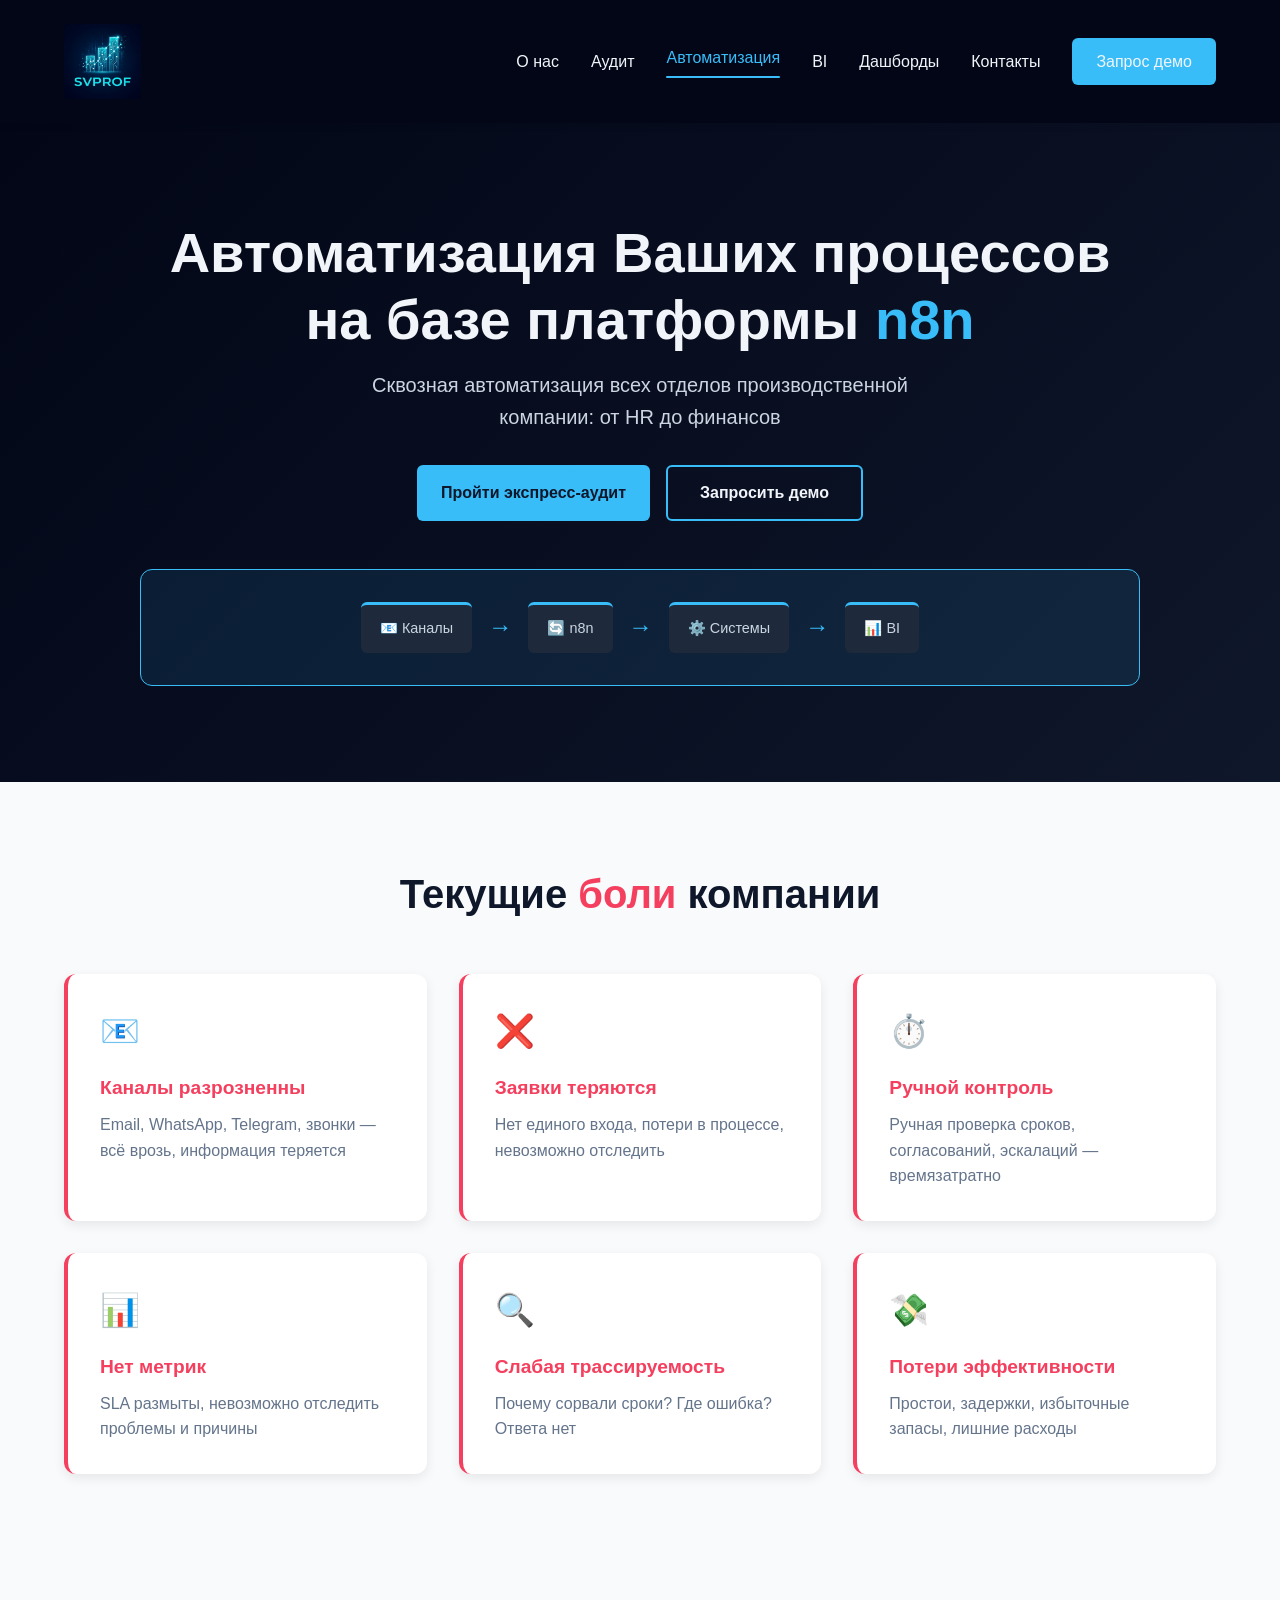
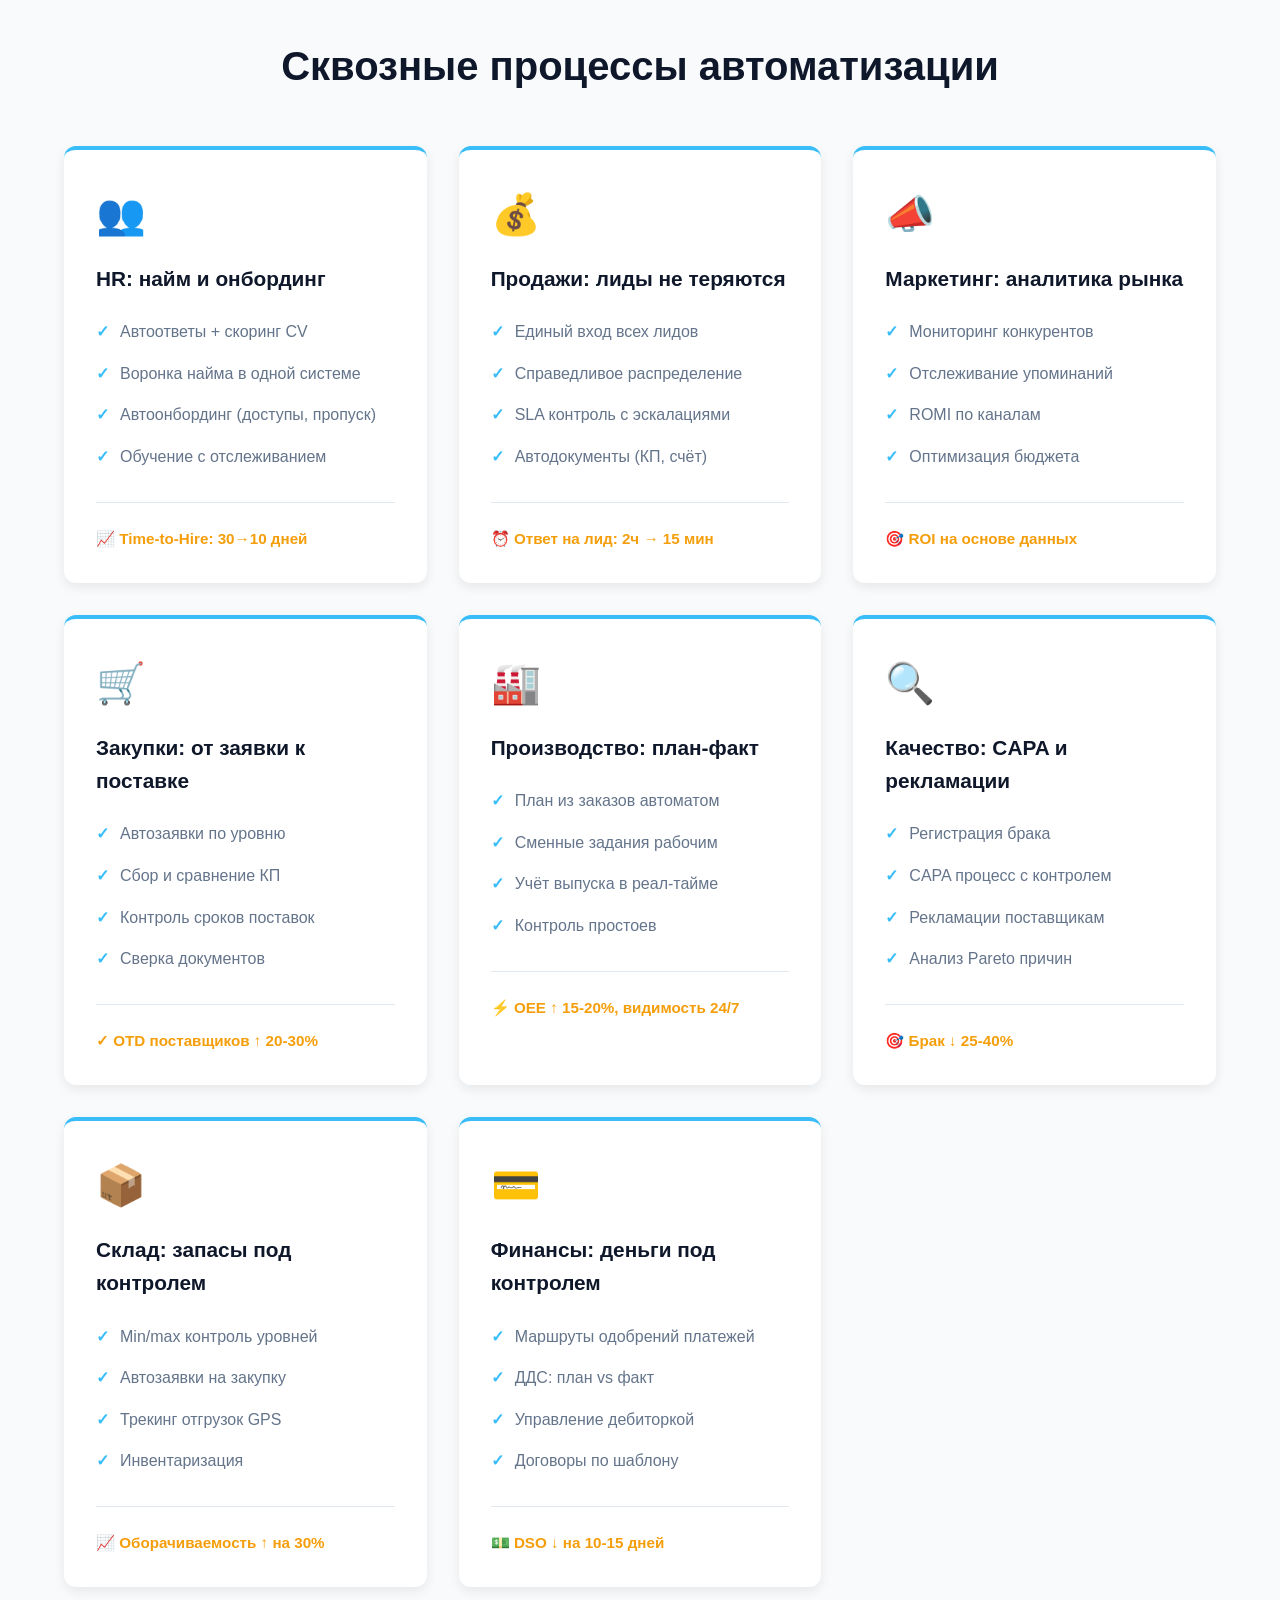
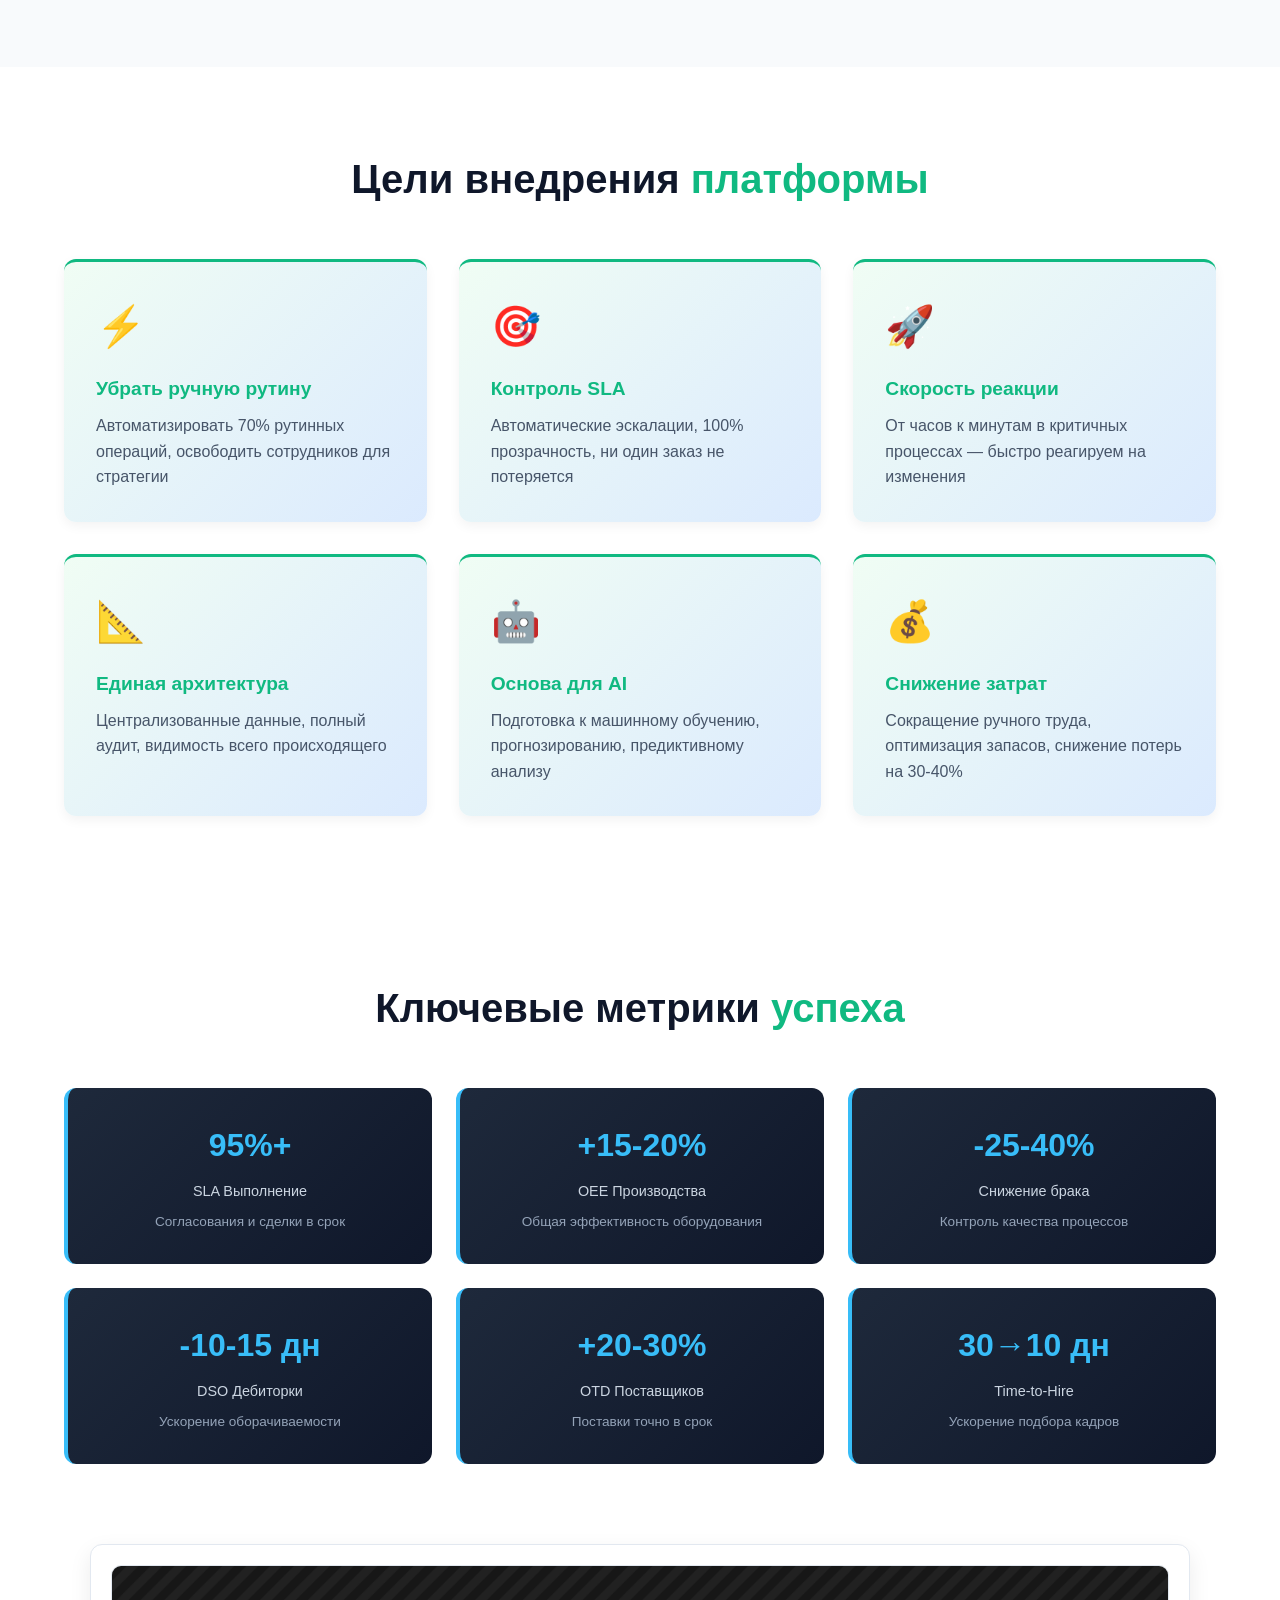
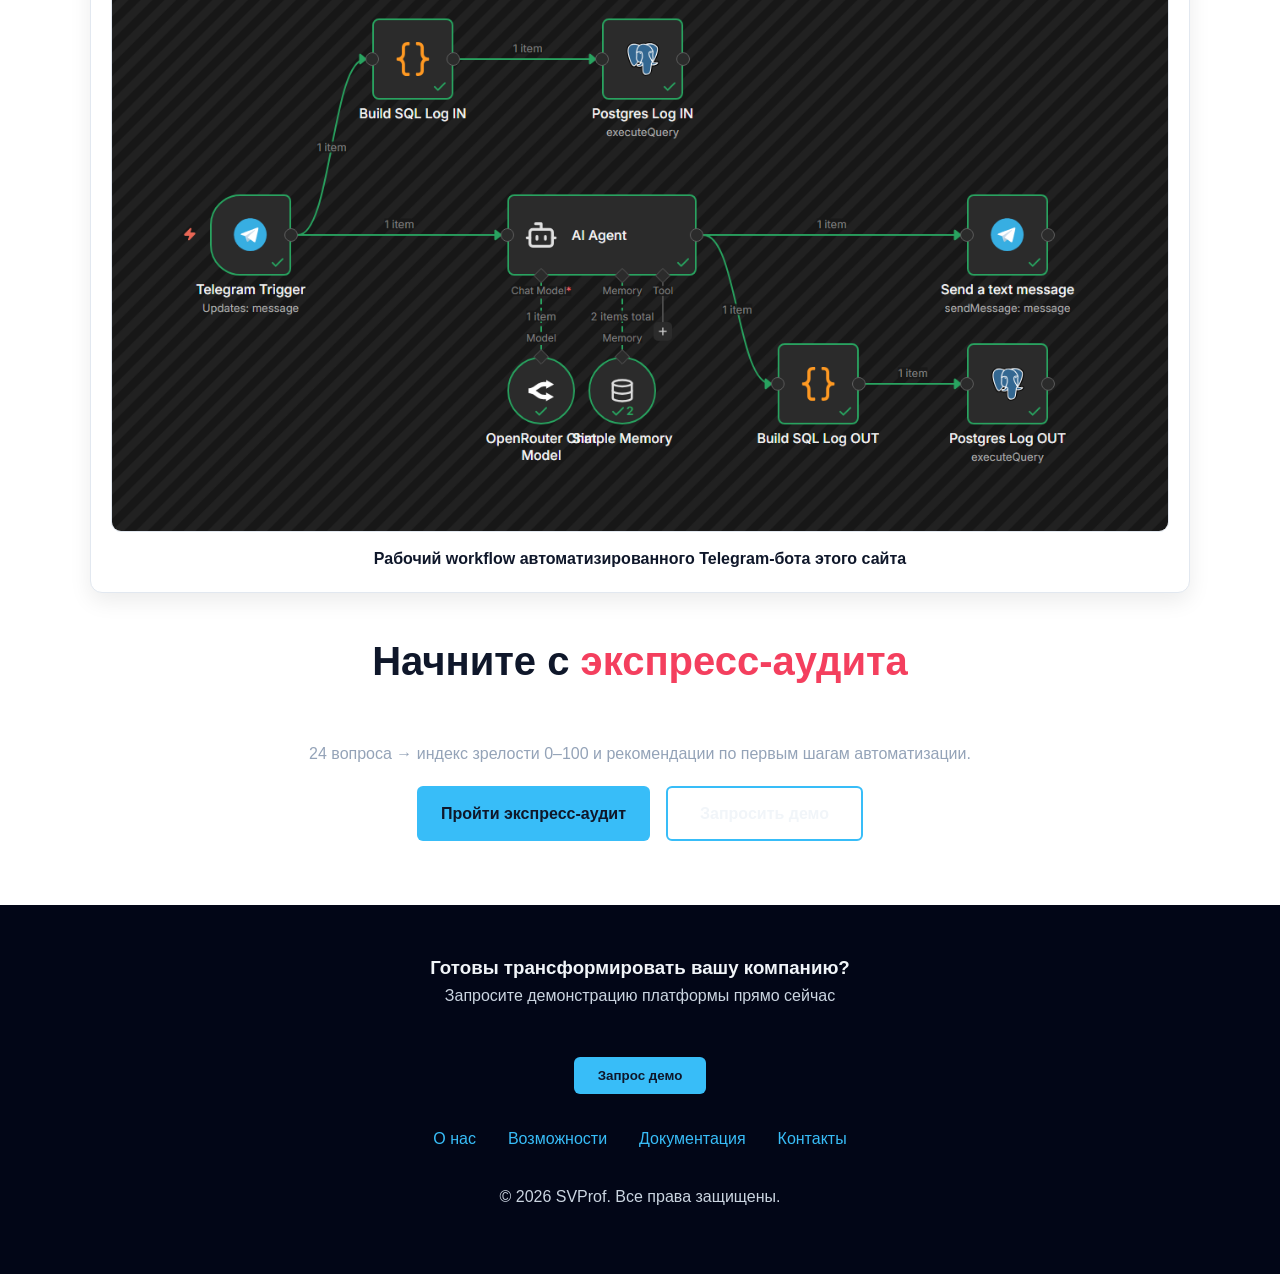
==== automation/index.html @ 757c2226 "Add files via upload" ====
<!DOCTYPE html>
<html lang="ru">
<head>
    <meta charset="UTF-8">
    <meta name="viewport" content="width=device-width, initial-scale=1.0">
    <title>SVProf — Автоматизация</title>
    <style>
        * {
            margin: 0;
            padding: 0;
            box-sizing: border-box;
        }

        body {
            font-family: -apple-system, BlinkMacSystemFont, 'Segoe UI', Roboto, 'Helvetica Neue', sans-serif;
            line-height: 1.6;
            color: #0f172a;
            background-color: #ffffff;
        }

        /* Navigation */
        nav {
            display: flex;
            justify-content: space-between;
            align-items: center;
            padding: 1.5rem 5%;
            background-color: #020617;
            position: sticky;
            top: 0;
            z-index: 100;
            box-shadow: 0 2px 8px rgba(0, 0, 0, 0.1);
        }

        .logo {
            font-size: 1.5rem;
            font-weight: 700;
            color: #38bdf8;
            text-decoration: none;
        }

        .nav-links {
            display: flex;
            gap: 2rem;
            list-style: none;
        }

        .nav-links a {
            color: #f1f5f9;
            text-decoration: none;
            font-weight: 500;
            transition: color 0.3s;
        }

        .nav-links a:hover {
            color: #38bdf8;
        }

        .btn-primary {
            background-color: #38bdf8;
            color: #0f172a;
            padding: 0.7rem 1.5rem;
            border: none;
            border-radius: 6px;
            font-weight: 600;
            cursor: pointer;
            transition: background-color 0.3s;
        }

        .btn-primary:hover {
            background-color: #0284c7;
        }

        /* Hero Section */
        .hero {
            background: linear-gradient(135deg, #020617 0%, #0f172a 100%);
            color: #f1f5f9;
            padding: 6rem 5%;
            text-align: center;
        }

        .hero h1 {
            font-size: 3.5rem;
            margin-bottom: 1rem;
            line-height: 1.2;
        }

        .hero .highlight {
            color: #38bdf8;
        }

        .hero p {
            font-size: 1.25rem;
            color: #cbd5e1;
            margin-bottom: 2rem;
            max-width: 600px;
            margin-left: auto;
            margin-right: auto;
        }

        .hero-buttons {
            display: flex;
            gap: 1rem;
            justify-content: center;
            margin-bottom: 3rem;
        }

        .btn-secondary {
            background-color: transparent;
            color: #f1f5f9;
            padding: 0.8rem 2rem;
            border: 2px solid #38bdf8;
            border-radius: 6px;
            font-weight: 600;
            cursor: pointer;
            transition: all 0.3s;
        }

        .btn-secondary:hover {
            background-color: #38bdf8;
            color: #0f172a;
        }

        .hero-flow {
            max-width: 1000px;
            margin: 0 auto;
            padding: 2rem;
            background-color: rgba(56, 189, 248, 0.1);
            border-radius: 12px;
            border: 1px solid #38bdf8;
        }

        .flow-steps {
            display: flex;
            align-items: center;
            justify-content: center;
            gap: 1rem;
            flex-wrap: wrap;
        }

        .flow-step {
            background-color: #1e293b;
            padding: 0.8rem 1.2rem;
            border-radius: 6px;
            font-size: 0.9rem;
            color: #cbd5e1;
            border-top: 3px solid #38bdf8;
        }

        .flow-arrow {
            color: #38bdf8;
            font-size: 1.5rem;
        }

        /* Problems Section */
        .problems {
            padding: 5rem 5%;
            background-color: #f8fafc;
        }

        .section-title {
            font-size: 2.5rem;
            text-align: center;
            margin-bottom: 3rem;
            color: #0f172a;
        }

        .section-title .accent {
            color: #f43f5e;
        }

        .problems-grid {
            display: grid;
            grid-template-columns: repeat(auto-fit, minmax(300px, 1fr));
            gap: 2rem;
            max-width: 1200px;
            margin: 0 auto;
        }

        .problem-card {
            background-color: #ffffff;
            padding: 2rem;
            border-radius: 12px;
            border-left: 4px solid #f43f5e;
            box-shadow: 0 4px 12px rgba(0, 0, 0, 0.08);
            transition: transform 0.3s, box-shadow 0.3s;
        }

        .problem-card:hover {
            transform: translateY(-4px);
            box-shadow: 0 8px 20px rgba(0, 0, 0, 0.12);
        }

        .problem-card .icon {
            font-size: 2rem;
            margin-bottom: 1rem;
        }

        .problem-card h3 {
            color: #f43f5e;
            margin-bottom: 0.5rem;
            font-size: 1.2rem;
        }

        .problem-card p {
            color: #64748b;
        }

        /* Benefits Section */
        .benefits {
            padding: 5rem 5%;
            background-color: #ffffff;
        }

        .section-title .accent-green {
            color: #10b981;
        }

        .benefits-grid {
            display: grid;
            grid-template-columns: repeat(auto-fit, minmax(280px, 1fr));
            gap: 2rem;
            max-width: 1200px;
            margin: 0 auto;
        }

        .benefit-card {
            background: linear-gradient(135deg, #f0fdf4 0%, #dbeafe 100%);
            padding: 2rem;
            border-radius: 12px;
            border-top: 3px solid #10b981;
            box-shadow: 0 4px 12px rgba(0, 0, 0, 0.05);
        }

        .benefit-card .icon {
            font-size: 2.5rem;
            margin-bottom: 1rem;
        }

        .benefit-card h3 {
            color: #10b981;
            margin-bottom: 0.5rem;
            font-size: 1.2rem;
        }

        .benefit-card p {
            color: #475569;
        }

        /* Processes Section */
        .processes {
            padding: 5rem 5%;
            background-color: #f8fafc;
        }

        .processes-grid {
            display: grid;
            grid-template-columns: repeat(auto-fit, minmax(320px, 1fr));
            gap: 2rem;
            max-width: 1400px;
            margin: 0 auto;
        }

        .process-card {
            background-color: #ffffff;
            padding: 2rem;
            border-radius: 12px;
            border-top: 4px solid #38bdf8;
            box-shadow: 0 4px 12px rgba(0, 0, 0, 0.08);
        }

        .process-card .process-icon {
            font-size: 2.5rem;
            margin-bottom: 1rem;
        }

        .process-card h3 {
            color: #0f172a;
            margin-bottom: 1rem;
            font-size: 1.3rem;
        }

        .process-list {
            list-style: none;
            padding: 0;
        }

        .process-list li {
            padding: 0.5rem 0;
            color: #64748b;
            padding-left: 1.5rem;
            position: relative;
        }

        .process-list li:before {
            content: "✓";
            position: absolute;
            left: 0;
            color: #38bdf8;
            font-weight: bold;
        }

        .process-kpi {
            margin-top: 1.5rem;
            padding-top: 1.5rem;
            border-top: 1px solid #e2e8f0;
            color: #f59e0b;
            font-weight: 600;
            font-size: 0.95rem;
        }

        /* Architecture Section */
        .architecture {
            padding: 5rem 5%;
            background: linear-gradient(135deg, #020617 0%, #0f172a 100%);
            color: #f1f5f9;
        }

        .architecture .section-title {
            color: #f1f5f9;
        }

        .architecture .section-title .accent {
            color: #38bdf8;
        }

        .arch-diagram {
            max-width: 1000px;
            margin: 0 auto;
            background-color: rgba(30, 41, 59, 0.5);
            padding: 2rem;
            border-radius: 12px;
            border: 1px solid #38bdf8;
        }

        .arch-layer {
            margin: 1.5rem 0;
            text-align: center;
        }

        .arch-items {
            display: flex;
            gap: 1rem;
            justify-content: center;
            flex-wrap: wrap;
            margin: 1rem 0;
        }

        .arch-item {
            background-color: #1e293b;
            padding: 0.8rem 1.2rem;
            border-radius: 6px;
            font-size: 0.9rem;
            border-top: 2px solid #38bdf8;
        }

        .arch-arrow {
            color: #38bdf8;
            font-size: 1.5rem;
            margin: 0.5rem 0;
        }

        /* KPI Section */
        .kpi-section {
            padding: 5rem 5%;
            background-color: #ffffff;
        }

        .kpi-grid {
            display: grid;
            grid-template-columns: repeat(auto-fit, minmax(280px, 1fr));
            gap: 1.5rem;
            max-width: 1200px;
            margin: 0 auto;
        }

        .kpi-card {
            background: linear-gradient(135deg, #1e293b 0%, #0f172a 100%);
            color: #f1f5f9;
            padding: 2rem;
            border-radius: 12px;
            border-left: 4px solid #38bdf8;
            text-align: center;
        }

        .kpi-value {
            font-size: 2rem;
            font-weight: 700;
            color: #38bdf8;
            margin-bottom: 0.5rem;
        }

        .kpi-label {
            font-size: 0.9rem;
            color: #cbd5e1;
            margin-bottom: 0.5rem;
        }

        .kpi-desc {
            font-size: 0.85rem;
            color: #94a3b8;
        }

        /* Roadmap Section */
        .roadmap {
            padding: 5rem 5%;
            background-color: #f8fafc;
        }

        .roadmap-timeline {
            max-width: 1000px;
            margin: 0 auto;
            display: flex;
            gap: 2rem;
            justify-content: center;
        }

        .roadmap-phase {
            flex: 1;
            background-color: #ffffff;
            padding: 2rem;
            border-radius: 12px;
            border-left: 4px solid #38bdf8;
            box-shadow: 0 4px 12px rgba(0, 0, 0, 0.08);
            text-align: center;
        }

        .roadmap-phase.phase-1 {
            border-left-color: #10b981;
        }

        .roadmap-phase.phase-2 {
            border-left-color: #38bdf8;
        }

        .roadmap-phase.phase-3 {
            border-left-color: #f59e0b;
        }

        .phase-title {
            font-size: 1.3rem;
            font-weight: 700;
            margin-bottom: 0.5rem;
        }

        .phase-duration {
            color: #64748b;
            font-size: 0.9rem;
            margin-bottom: 1rem;
        }

        .phase-content {
            font-size: 0.95rem;
            color: #475569;
        }

        /* Footer */
        footer {
            background-color: #020617;
            color: #f1f5f9;
            text-align: center;
            padding: 3rem 5%;
            margin-top: 4rem;
        }

        footer p {
            color: #cbd5e1;
            margin-bottom: 1rem;
        }

        .footer-links {
            display: flex;
            justify-content: center;
            gap: 2rem;
            margin-bottom: 2rem;
        }

        .footer-links a {
            color: #38bdf8;
            text-decoration: none;
            transition: color 0.3s;
        }

        .footer-links a:hover {
            color: #0284c7;
        }

        /* Responsive */
        @media (max-width: 768px) {
            .hero h1 {
                font-size: 2rem;
            }

            .section-title {
                font-size: 1.8rem;
            }

            .nav-links {
                gap: 1rem;
                font-size: 0.9rem;
            }

            .roadmap-timeline {
                flex-direction: column;
            }

            .flow-steps {
                flex-direction: column;
            }

            .flow-arrow {
                transform: rotate(90deg);
            }
        }
    
/* Anchor offset for fixed header: keeps section titles from sticking to the top when using #links */
:root { --header-offset: 120px; }
@media (max-width: 768px) { :root { --header-offset: 96px; } }
section[id] { scroll-margin-top: var(--header-offset); }


        /* Audit Section */
        .audit {
            padding: 5rem 5%;
            background-color: #ffffff;
        }
        .audit-wrap{
            max-width: 1100px;
            margin: 0 auto;
            display: grid;
            grid-template-columns: 1.2fr 0.8fr;
            gap: 2rem;
            align-items: start;
        }
        .audit-card{
            background-color: #ffffff;
            border-radius: 12px;
            border: 1px solid #e2e8f0;
            box-shadow: 0 4px 12px rgba(0, 0, 0, 0.06);
            overflow: hidden;
        }
        .audit-head{
            padding: 1.5rem 1.5rem 1rem 1.5rem;
            background: linear-gradient(135deg, #020617 0%, #0f172a 100%);
            color: #f1f5f9;
            border-bottom: 1px solid rgba(56,189,248,0.35);
        }
        .audit-head h3{
            font-size: 1.25rem;
            margin-bottom: 0.4rem;
        }
        .audit-head p{
            color: #cbd5e1;
            font-size: 0.95rem;
            margin: 0;
        }
        .audit-body{
            padding: 1.5rem;
        }
        .audit-grid{
            display: grid;
            grid-template-columns: 1fr;
            gap: 1rem;
        }
        .q{
            display: grid;
            grid-template-columns: 1fr 220px;
            gap: 1rem;
            padding: 0.9rem;
            border-radius: 10px;
            border: 1px solid #e2e8f0;
            background: #f8fafc;
        }
        .q-title{
            font-weight: 600;
            color: #0f172a;
            font-size: 0.95rem;
        }
        .q-hint{
            color: #64748b;
            font-size: 0.85rem;
            margin-top: 0.25rem;
        }
        .q select{
            width: 100%;
            padding: 0.65rem 0.75rem;
            border-radius: 8px;
            border: 1px solid #cbd5e1;
            background: #ffffff;
            color: #0f172a;
            font-weight: 600;
        }
        .audit-actions{
            display:flex;
            gap: 0.75rem;
            flex-wrap: wrap;
            margin-top: 1rem;
        }
        .btn-ghost{
            background: transparent;
            color: #0f172a;
            padding: 0.7rem 1.2rem;
            border: 1px solid #cbd5e1;
            border-radius: 6px;
            font-weight: 700;
            cursor: pointer;
            transition: all 0.3s;
        }
        .btn-ghost:hover{
            border-color: #38bdf8;
            box-shadow: 0 2px 8px rgba(56,189,248,0.2);
        }
        .audit-side{
            display: grid;
            gap: 1rem;
            position: sticky;
            top: calc(var(--header-offset) + 10px);
        }
        .score-card{
            background: linear-gradient(135deg, #1e293b 0%, #0f172a 100%);
            color: #f1f5f9;
            padding: 1.5rem;
            border-radius: 12px;
            border: 1px solid rgba(56,189,248,0.35);
            box-shadow: 0 4px 12px rgba(0, 0, 0, 0.10);
        }
        .score-top{
            display:flex;
            justify-content: space-between;
            gap: 1rem;
            align-items: center;
        }
        .badge{
            display:inline-flex;
            align-items:center;
            gap:0.5rem;
            padding: 0.35rem 0.65rem;
            border-radius: 999px;
            font-size: 0.85rem;
            font-weight: 800;
            background: rgba(56,189,248,0.18);
            border: 1px solid rgba(56,189,248,0.35);
            color: #e2e8f0;
            white-space: nowrap;
        }
        .progress{
            margin-top: 1rem;
            background: rgba(148,163,184,0.2);
            border-radius: 999px;
            overflow: hidden;
            height: 10px;
            border: 1px solid rgba(148,163,184,0.25);
        }
        .progress > div{
            height: 100%;
            width: 0%;
            background: #38bdf8;
            transition: width 0.2s;
        }
        .score-main{
            font-size: 2.2rem;
            font-weight: 900;
            color: #38bdf8;
            margin-top: 0.7rem;
        }
        .score-sub{
            color: #cbd5e1;
            font-size: 0.95rem;
            margin-top: 0.25rem;
        }
        .result-card{
            background-color: #ffffff;
            border-radius: 12px;
            border: 1px solid #e2e8f0;
            padding: 1.25rem 1.5rem;
            box-shadow: 0 4px 12px rgba(0, 0, 0, 0.06);
        }
        .result-card h4{
            font-size: 1.1rem;
            margin-bottom: 0.5rem;
            color: #0f172a;
        }
        .pill{
            display:inline-block;
            padding: 0.25rem 0.55rem;
            border-radius: 999px;
            font-size: 0.82rem;
            font-weight: 800;
            background: #f1f5f9;
            border: 1px solid #e2e8f0;
            color: #0f172a;
            margin-right: 0.4rem;
            margin-top: 0.25rem;
        }
        .muted{
            color:#64748b;
            font-size: 0.92rem;
        }
        .small{
            font-size: 0.85rem;
            color: #94a3b8;
        }

        @media (max-width: 980px) {
            .audit-wrap{ grid-template-columns: 1fr; }
            .audit-side{ position: static; }
            .q{ grid-template-columns: 1fr; }
        }


        /* Multi-page nav dropdown */
        .nav-links .dropdown { position: relative; }
        .nav-links .dropdown-menu{
            display:none;
            position:absolute;
            top: 100%;
            left: 0;
            background: rgba(15, 23, 42, 0.98);
            border: 1px solid rgba(56,189,248,0.25);
            border-radius: 12px;
            padding: 0.6rem;
            min-width: 220px;
            box-shadow: 0 12px 30px rgba(0,0,0,0.25);
            z-index: 999;
        }
        .nav-links .dropdown-menu li{ margin: 0; }
        .nav-links .dropdown-menu a{
            display:block;
            padding: 0.55rem 0.75rem;
            border-radius: 10px;
            color: #e2e8f0;
            text-decoration: none;
            font-weight: 700;
            white-space: nowrap;
        }
        .nav-links .dropdown-menu a:hover{
            background: rgba(56,189,248,0.14);
            color: #ffffff;
        }
        .nav-links .dropdown:hover .dropdown-menu{ display:block; }

        /* Allow button style on <a> */
        a.btn-primary, a.btn-secondary{
            display: inline-flex;
            align-items: center;
            justify-content: center;
            text-decoration: none;
        }


        /* Active nav item */
        .nav-links a.active{
            color: #38bdf8 !important;
        }
        .nav-links a.active::after{
            content: "";
            display: block;
            height: 2px;
            background: #38bdf8;
            margin-top: 6px;
            border-radius: 999px;
        }
        .nav-links .dropdown > a.active{
            color: #38bdf8 !important;
        }


        /* Align nav items to the right (like earlier version) */
        nav { justify-content: flex-start; }
        .nav-links { margin-left: auto; }


        /* Force nav links to the right (override any centering) */
        nav { display:flex; align-items:center; justify-content:flex-start; gap: 1.5rem; }
        .nav-links { margin-left:auto !important; display:flex; align-items:center; gap: 2rem; }


        /* Workflow image block */
        .workflow-figure{
            max-width: 1100px;
            margin: 0 auto 2.25rem auto;
            padding: 1.25rem;
            background: #ffffff;
            border-radius: 12px;
            border: 1px solid #e2e8f0;
            box-shadow: 0 8px 22px rgba(0, 0, 0, 0.08);
        }
        .workflow-figure img{
            width: 100%;
            height: auto;
            display: block;
            border-radius: 10px;
            border: 1px solid #e2e8f0;
        }
        .workflow-figure figcaption{
            margin-top: 0.9rem;
            font-weight: 800;
            color: #0f172a;
            text-align: center;
        }
        .workflow-figure .workflow-sub{
            margin-top: 0.25rem;
            text-align: center;
            color: #64748b;
            font-size: 0.92rem;
            font-weight: 600;
        }

</style>
    <!-- Favicon -->
    <link rel="icon" href="favicon.ico" sizes="any">
    <link rel="icon" type="image/png" sizes="32x32" href="favicon-32x32.png">
    <link rel="icon" type="image/png" sizes="16x16" href="favicon-16x16.png">
    <link rel="apple-touch-icon" sizes="180x180" href="apple-touch-icon.png">


    <!-- Cloudflare Web Analytics -->
    <script defer src="https://static.cloudflareinsights.com/beacon.min.js"
        data-cf-beacon='{"token":"69012921eb0d444dba63e1991c236ef8"}'></script>


    <link rel="shortcut icon" href="/favicon.ico">
    <link rel="icon" type="image/x-icon" href="/favicon.ico">
    <link rel="icon" type="image/png" sizes="32x32" href="/favicon-32x32.png">
    <link rel="icon" type="image/png" sizes="16x16" href="/favicon-16x16.png">
    <link rel="apple-touch-icon" href="/apple-touch-icon.png">

</head>
<body>

    
    
    <nav>
        <a href="../about.html" class="logo"><img src="../svprof_logo.png" alt="SVPROF" style="height: 75px; object-fit: contain; display: block;"></a>
        <ul class="nav-links">
            <li><a href="../about.html">О нас</a></li>
            <li><a href="audit.html">Аудит</a></li>
            <li><a href="index.html" class="active">Автоматизация</a></li>
            <li><a href="../bi.html">BI</a></li>
            <li><a href="/dashboard/">Дашборды</a></li>
            <li><a href="../contacts.html">Контакты</a></li>
            <li><a class="btn-primary" href="../contacts.html">Запрос демо</a></li>
        </ul>
    </nav>



<section class="hero">
        <h1>Автоматизация Ваших процессов<br>на базе платформы <span class="highlight">n8n</span></h1>
        <p>Сквозная автоматизация всех отделов производственной компании: от HR до финансов</p>
        <div class="hero-buttons">
            <a class="btn-primary" href="audit.html">Пройти экспресс-аудит</a>
            <a class="btn-secondary" href="../contacts.html">Запросить демо</a>
        </div>
        <div class="hero-flow">
            <div class="flow-steps">
                <div class="flow-step">📧 Каналы</div>
                <div class="flow-arrow">→</div>
                <div class="flow-step">🔄 n8n</div>
                <div class="flow-arrow">→</div>
                <div class="flow-step">⚙️ Системы</div>
                <div class="flow-arrow">→</div>
                <div class="flow-step">📊 BI</div>
            </div>
        </div>
    </section>
<section class="problems" id="problems">
        <h2 class="section-title">Текущие <span class="accent">боли</span> компании</h2>
        <div class="problems-grid">
            <div class="problem-card">
                <div class="icon">📧</div>
                <h3>Каналы разрозненны</h3>
                <p>Email, WhatsApp, Telegram, звонки — всё врозь, информация теряется</p>
            </div>
            <div class="problem-card">
                <div class="icon">❌</div>
                <h3>Заявки теряются</h3>
                <p>Нет единого входа, потери в процессе, невозможно отследить</p>
            </div>
            <div class="problem-card">
                <div class="icon">⏱️</div>
                <h3>Ручной контроль</h3>
                <p>Ручная проверка сроков, согласований, эскалаций — времязатратно</p>
            </div>
            <div class="problem-card">
                <div class="icon">📊</div>
                <h3>Нет метрик</h3>
                <p>SLA размыты, невозможно отследить проблемы и причины</p>
            </div>
            <div class="problem-card">
                <div class="icon">🔍</div>
                <h3>Слабая трассируемость</h3>
                <p>Почему сорвали сроки? Где ошибка? Ответа нет</p>
            </div>
            <div class="problem-card">
                <div class="icon">💸</div>
                <h3>Потери эффективности</h3>
                <p>Простои, задержки, избыточные запасы, лишние расходы</p>
            </div>
        </div>
    </section>
<section class="processes" id="processes">
        <h2 class="section-title">Сквозные процессы автоматизации</h2>
        <div class="processes-grid">
            <div class="process-card">
                <div class="process-icon">👥</div>
                <h3>HR: найм и онбординг</h3>
                <ul class="process-list">
                    <li>Автоответы + скоринг CV</li>
                    <li>Воронка найма в одной системе</li>
                    <li>Автоонбординг (доступы, пропуск)</li>
                    <li>Обучение с отслеживанием</li>
                </ul>
                <div class="process-kpi">📈 Time-to-Hire: 30→10 дней</div>
            </div>

            <div class="process-card">
                <div class="process-icon">💰</div>
                <h3>Продажи: лиды не теряются</h3>
                <ul class="process-list">
                    <li>Единый вход всех лидов</li>
                    <li>Справедливое распределение</li>
                    <li>SLA контроль с эскалациями</li>
                    <li>Автодокументы (КП, счёт)</li>
                </ul>
                <div class="process-kpi">⏰ Ответ на лид: 2ч → 15 мин</div>
            </div>

            <div class="process-card">
                <div class="process-icon">📣</div>
                <h3>Маркетинг: аналитика рынка</h3>
                <ul class="process-list">
                    <li>Мониторинг конкурентов</li>
                    <li>Отслеживание упоминаний</li>
                    <li>ROMI по каналам</li>
                    <li>Оптимизация бюджета</li>
                </ul>
                <div class="process-kpi">🎯 ROI на основе данных</div>
            </div>

            <div class="process-card">
                <div class="process-icon">🛒</div>
                <h3>Закупки: от заявки к поставке</h3>
                <ul class="process-list">
                    <li>Автозаявки по уровню</li>
                    <li>Сбор и сравнение КП</li>
                    <li>Контроль сроков поставок</li>
                    <li>Сверка документов</li>
                </ul>
                <div class="process-kpi">✓ OTD поставщиков ↑ 20-30%</div>
            </div>

            <div class="process-card">
                <div class="process-icon">🏭</div>
                <h3>Производство: план-факт</h3>
                <ul class="process-list">
                    <li>План из заказов автоматом</li>
                    <li>Сменные задания рабочим</li>
                    <li>Учёт выпуска в реал-тайме</li>
                    <li>Контроль простоев</li>
                </ul>
                <div class="process-kpi">⚡ OEE ↑ 15-20%, видимость 24/7</div>
            </div>

            <div class="process-card">
                <div class="process-icon">🔍</div>
                <h3>Качество: CAPA и рекламации</h3>
                <ul class="process-list">
                    <li>Регистрация брака</li>
                    <li>CAPA процесс с контролем</li>
                    <li>Рекламации поставщикам</li>
                    <li>Анализ Pareto причин</li>
                </ul>
                <div class="process-kpi">🎯 Брак ↓ 25-40%</div>
            </div>

            <div class="process-card">
                <div class="process-icon">📦</div>
                <h3>Склад: запасы под контролем</h3>
                <ul class="process-list">
                    <li>Min/max контроль уровней</li>
                    <li>Автозаявки на закупку</li>
                    <li>Трекинг отгрузок GPS</li>
                    <li>Инвентаризация</li>
                </ul>
                <div class="process-kpi">📈 Оборачиваемость ↑ на 30%</div>
            </div>

            <div class="process-card">
                <div class="process-icon">💳</div>
                <h3>Финансы: деньги под контролем</h3>
                <ul class="process-list">
                    <li>Маршруты одобрений платежей</li>
                    <li>ДДС: план vs факт</li>
                    <li>Управление дебиторкой</li>
                    <li>Договоры по шаблону</li>
                </ul>
                <div class="process-kpi">💵 DSO ↓ на 10-15 дней</div>
            </div>
        </div>
    </section>
<section class="benefits" id="benefits">
        <h2 class="section-title">Цели внедрения <span class="accent-green">платформы</span></h2>
        <div class="benefits-grid">
            <div class="benefit-card">
                <div class="icon">⚡</div>
                <h3>Убрать ручную рутину</h3>
                <p>Автоматизировать 70% рутинных операций, освободить сотрудников для стратегии</p>
            </div>
            <div class="benefit-card">
                <div class="icon">🎯</div>
                <h3>Контроль SLA</h3>
                <p>Автоматические эскалации, 100% прозрачность, ни один заказ не потеряется</p>
            </div>
            <div class="benefit-card">
                <div class="icon">🚀</div>
                <h3>Скорость реакции</h3>
                <p>От часов к минутам в критичных процессах — быстро реагируем на изменения</p>
            </div>
            <div class="benefit-card">
                <div class="icon">📐</div>
                <h3>Единая архитектура</h3>
                <p>Централизованные данные, полный аудит, видимость всего происходящего</p>
            </div>
            <div class="benefit-card">
                <div class="icon">🤖</div>
                <h3>Основа для AI</h3>
                <p>Подготовка к машинному обучению, прогнозированию, предиктивному анализу</p>
            </div>
            <div class="benefit-card">
                <div class="icon">💰</div>
                <h3>Снижение затрат</h3>
                <p>Сокращение ручного труда, оптимизация запасов, снижение потерь на 30-40%</p>
            </div>
        </div>
    </section>
<section class="kpi-section" id="kpi">
        <h2 class="section-title">Ключевые метрики <span class="accent-green">успеха</span></h2>
        <div class="kpi-grid">
            <div class="kpi-card">
                <div class="kpi-value">95%+</div>
                <div class="kpi-label">SLA Выполнение</div>
                <div class="kpi-desc">Согласования и сделки в срок</div>
            </div>
            <div class="kpi-card">
                <div class="kpi-value">+15-20%</div>
                <div class="kpi-label">OEE Производства</div>
                <div class="kpi-desc">Общая эффективность оборудования</div>
            </div>
            <div class="kpi-card">
                <div class="kpi-value">-25-40%</div>
                <div class="kpi-label">Снижение брака</div>
                <div class="kpi-desc">Контроль качества процессов</div>
            </div>
            <div class="kpi-card">
                <div class="kpi-value">-10-15 дн</div>
                <div class="kpi-label">DSO Дебиторки</div>
                <div class="kpi-desc">Ускорение оборачиваемости</div>
            </div>
            <div class="kpi-card">
                <div class="kpi-value">+20-30%</div>
                <div class="kpi-label">OTD Поставщиков</div>
                <div class="kpi-desc">Поставки точно в срок</div>
            </div>
            <div class="kpi-card">
                <div class="kpi-value">30→10 дн</div>
                <div class="kpi-label">Time-to-Hire</div>
                <div class="kpi-desc">Ускорение подбора кадров</div>
            </div>
        </div>
    </section>

    
    <figure class="workflow-figure" aria-label="Рабочий workflow автоматизированного Telegram-бота этого сайта">
        <img src="Workflow_Bot_1.png" alt="Рабочий workflow автоматизированного Telegram-бота этого сайта">
        <figcaption>
            Рабочий workflow автоматизированного Telegram-бота этого сайта
        </figcaption>
    </figure>

<section class="cta" id="cta">
        <h2 class="section-title">Начните с <span class="accent">экспресс‑аудита</span></h2>
        <p style="max-width: 900px; margin: 0 auto; text-align:center; color:#94a3b8;">
            24 вопроса → индекс зрелости 0–100 и рекомендации по первым шагам автоматизации.
        </p>
        <div class="hero-buttons" style="justify-content:center; margin-top: 1.25rem;">
            <a class="btn-primary" href="audit.html">Пройти экспресс‑аудит</a>
            <a class="btn-secondary" href="../contacts.html">Запросить демо</a>
        </div>
    </section>

<footer>
        <h3>Готовы трансформировать вашу компанию?</h3>
        <p>Запросите демонстрацию платформы прямо сейчас</p>
        <button class="btn-primary" style="margin: 2rem 0;" data-scroll="#contacts">Запрос демо</button>
        <div class="footer-links">
            <a href="#">О нас</a>
            <a href="#">Возможности</a>
            <a href="#">Документация</a>
            <a href="#contacts">Контакты</a>
        </div>
        <p>&copy; 2026 SVProf. Все права защищены.</p>
    </footer>

</body>
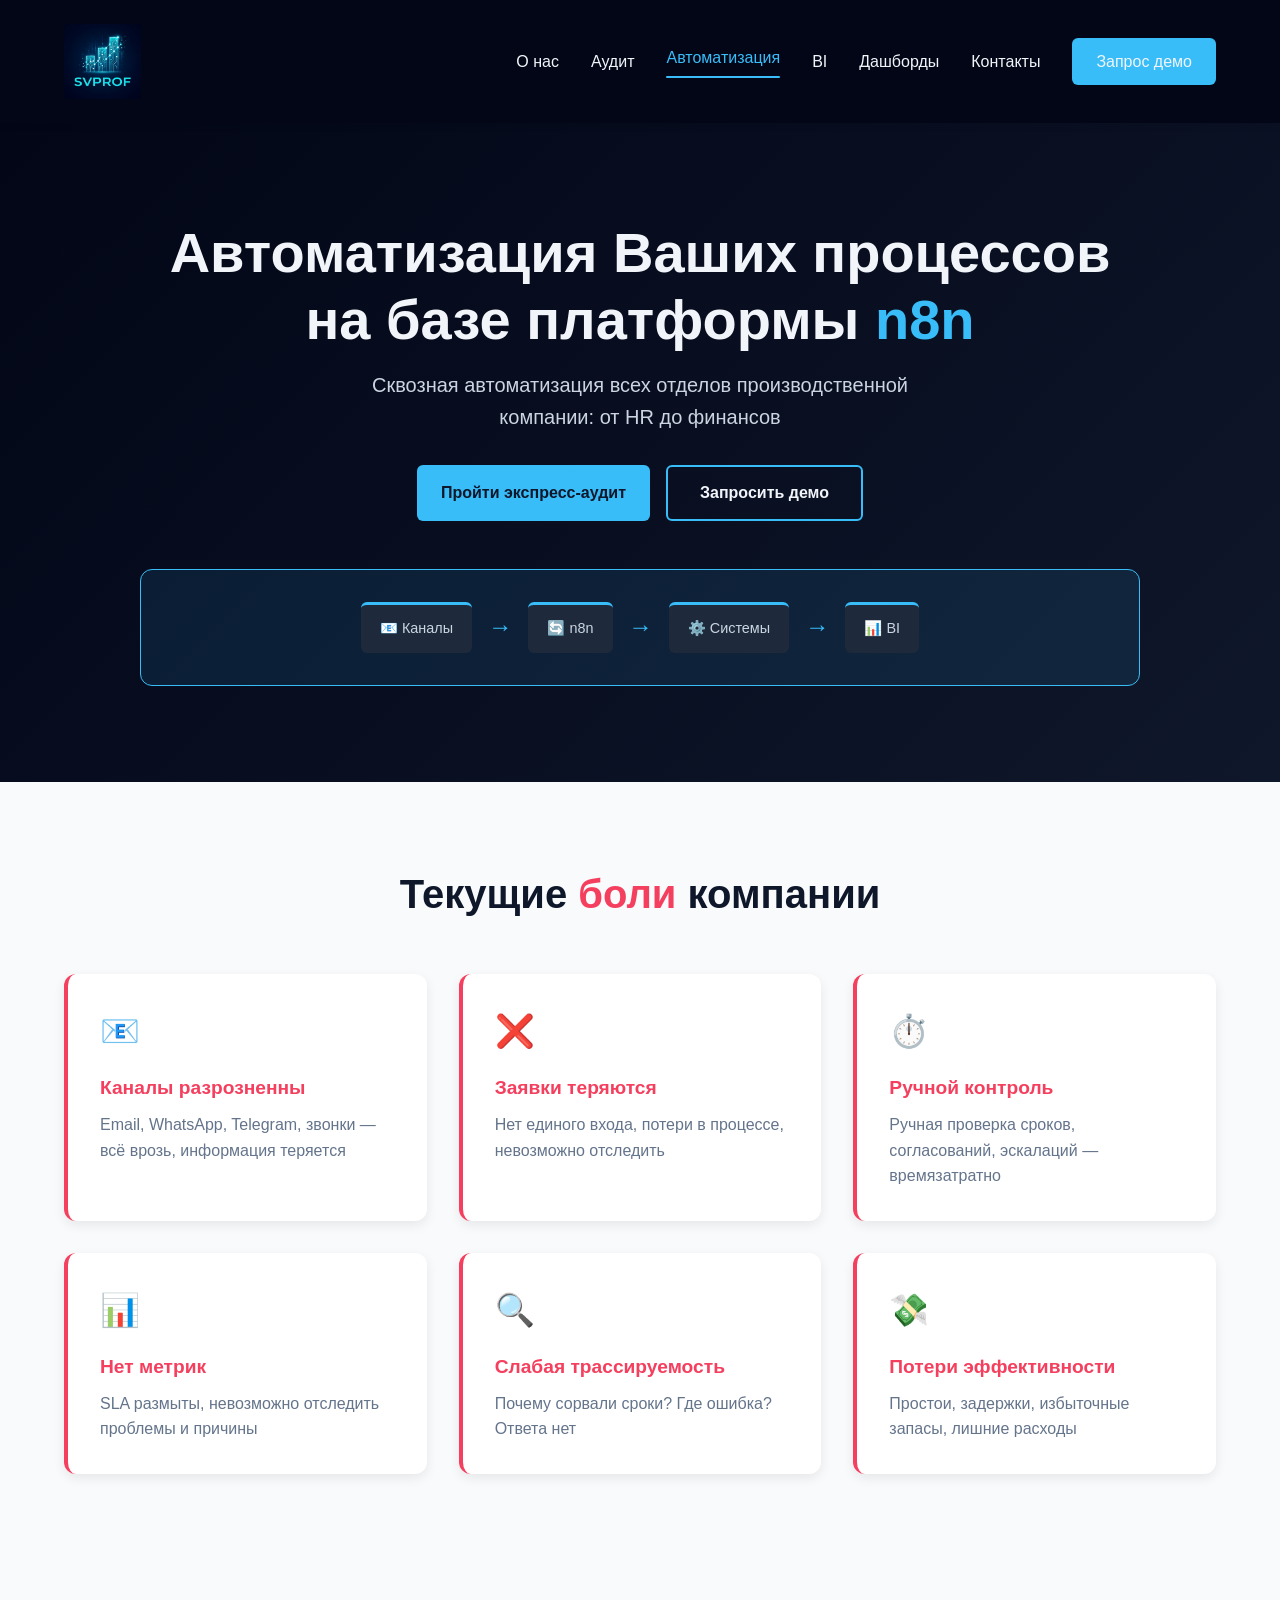
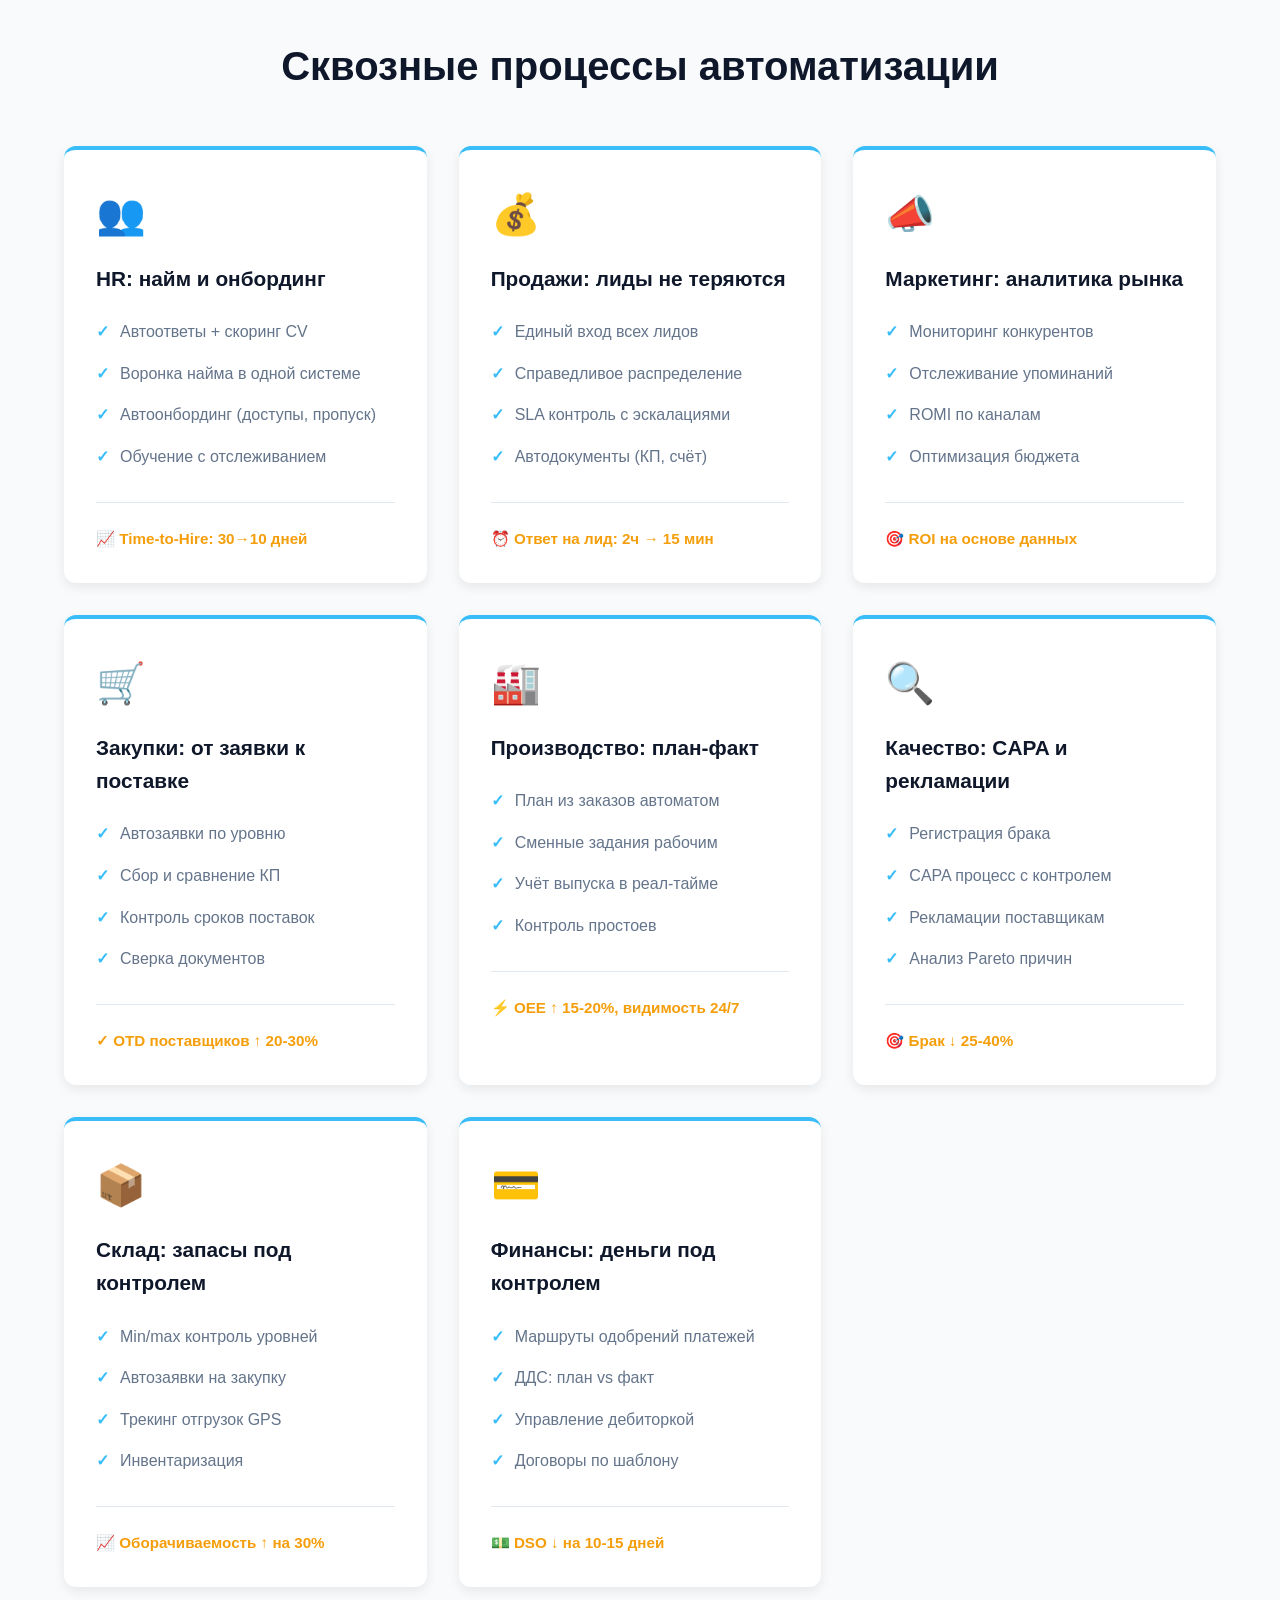
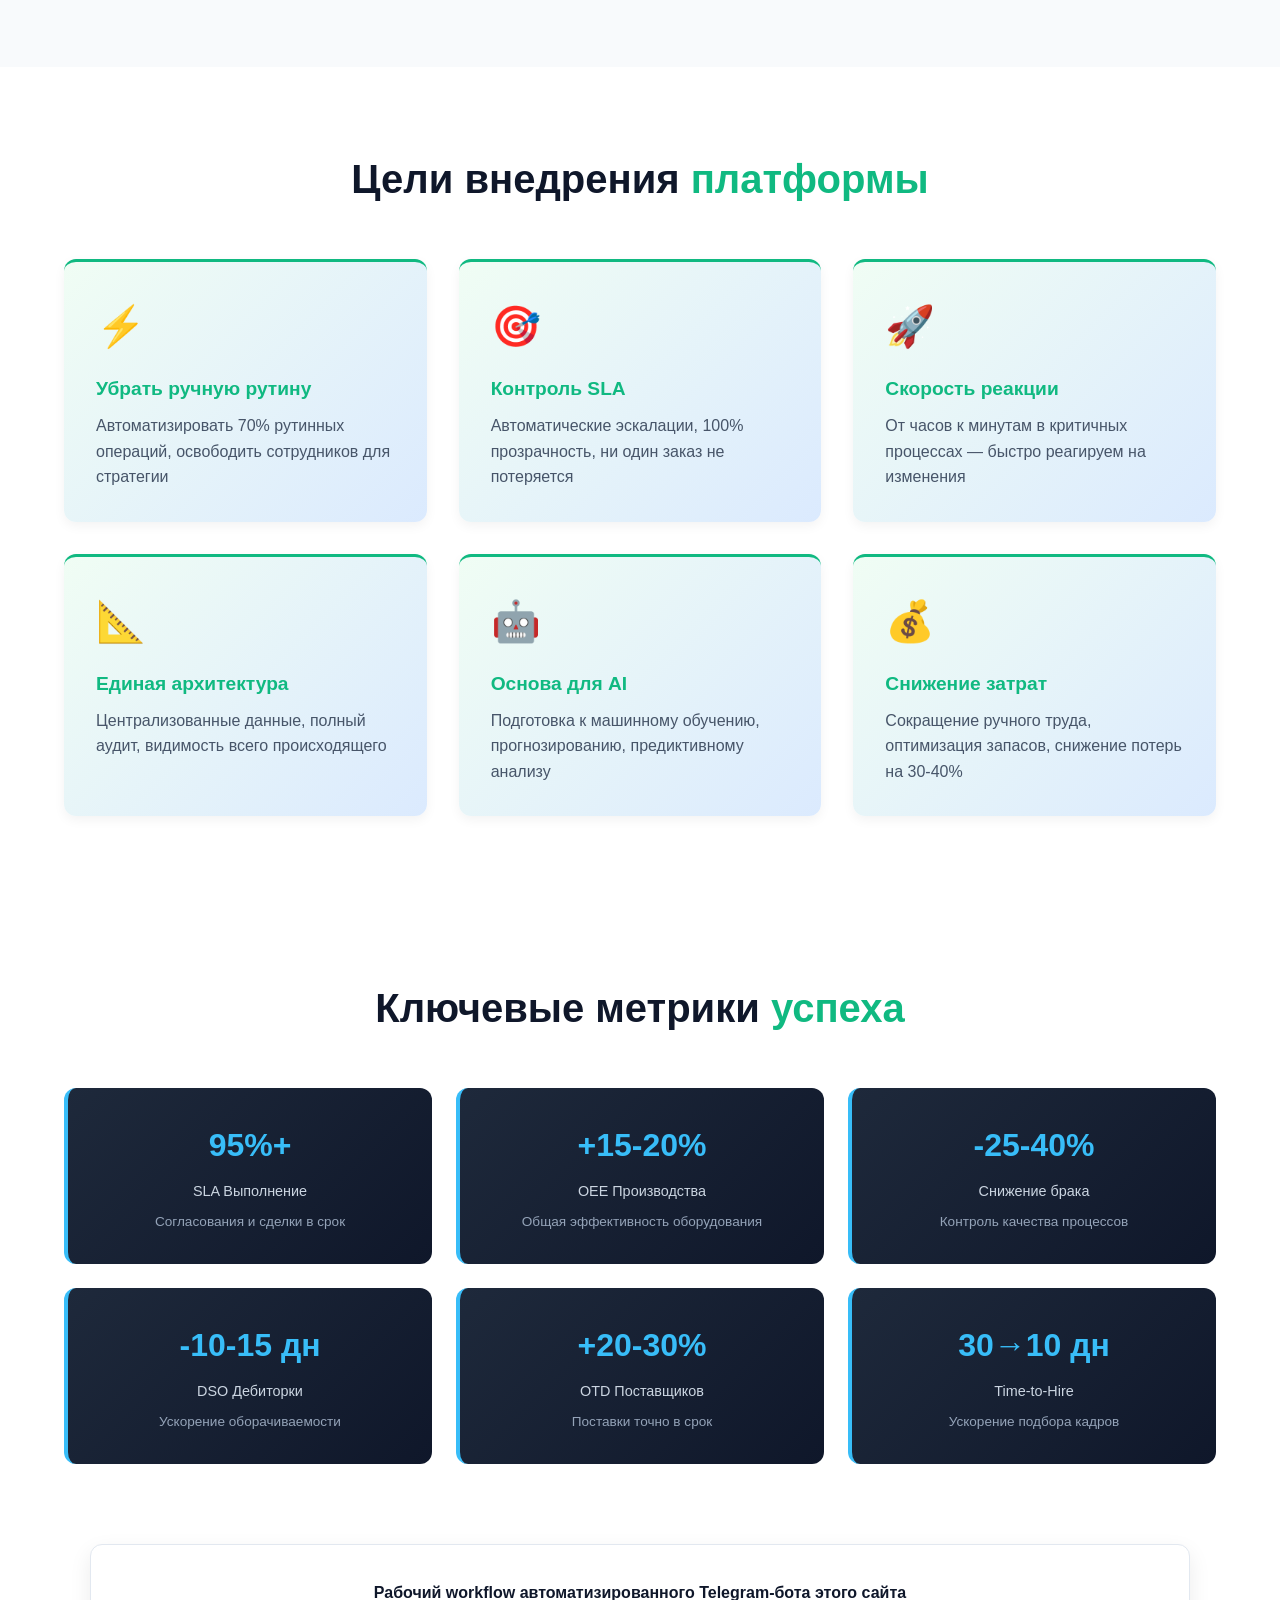
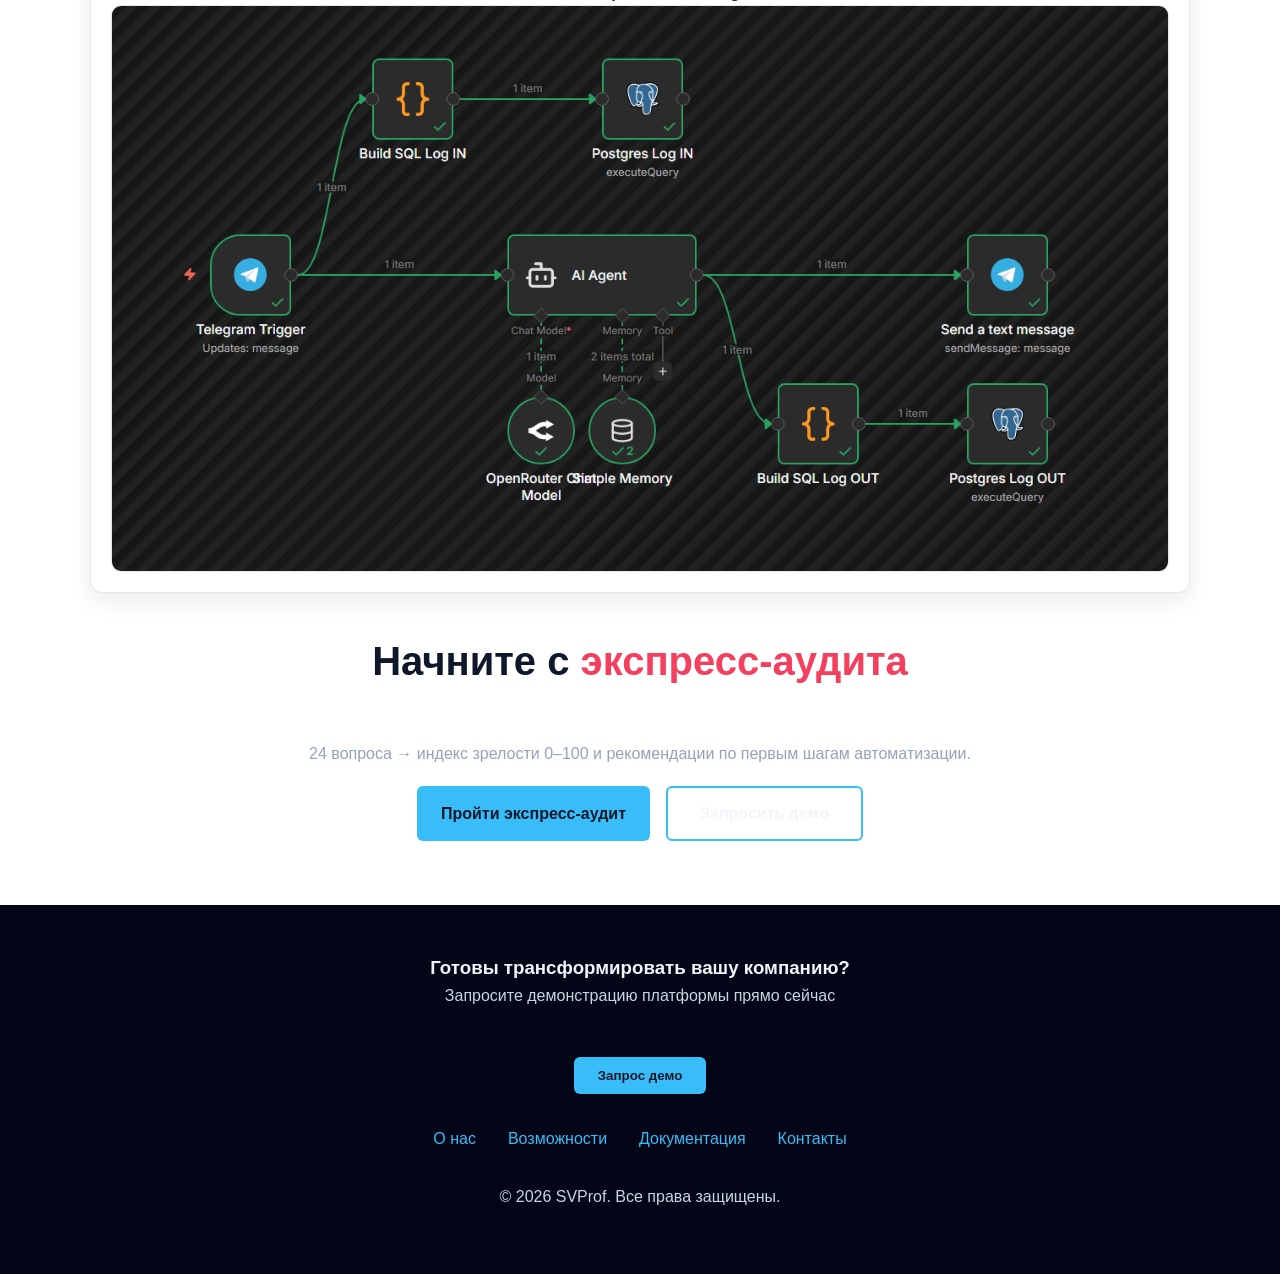
==== commit 85956fb1: "Update index.html" ====
--- a/automation/index.html
+++ b/automation/index.html
@@ -1070,12 +1070,13 @@
     </section>
 
     
-    <figure class="workflow-figure" aria-label="Рабочий workflow автоматизированного Telegram-бота этого сайта">
-        <img src="Workflow_Bot_1.png" alt="Рабочий workflow автоматизированного Telegram-бота этого сайта">
-        <figcaption>
-            Рабочий workflow автоматизированного Telegram-бота этого сайта
-        </figcaption>
-    </figure>
+   <figure class="workflow-figure">
+  <figcaption>
+    Рабочий workflow автоматизированного Telegram-бота этого сайта
+  </figcaption>
+  <img src="Workflow_Bot_1.png" alt="Рабочий workflow Telegram-бота">
+</figure>
+
 
 <section class="cta" id="cta">
         <h2 class="section-title">Начните с <span class="accent">экспресс‑аудита</span></h2>
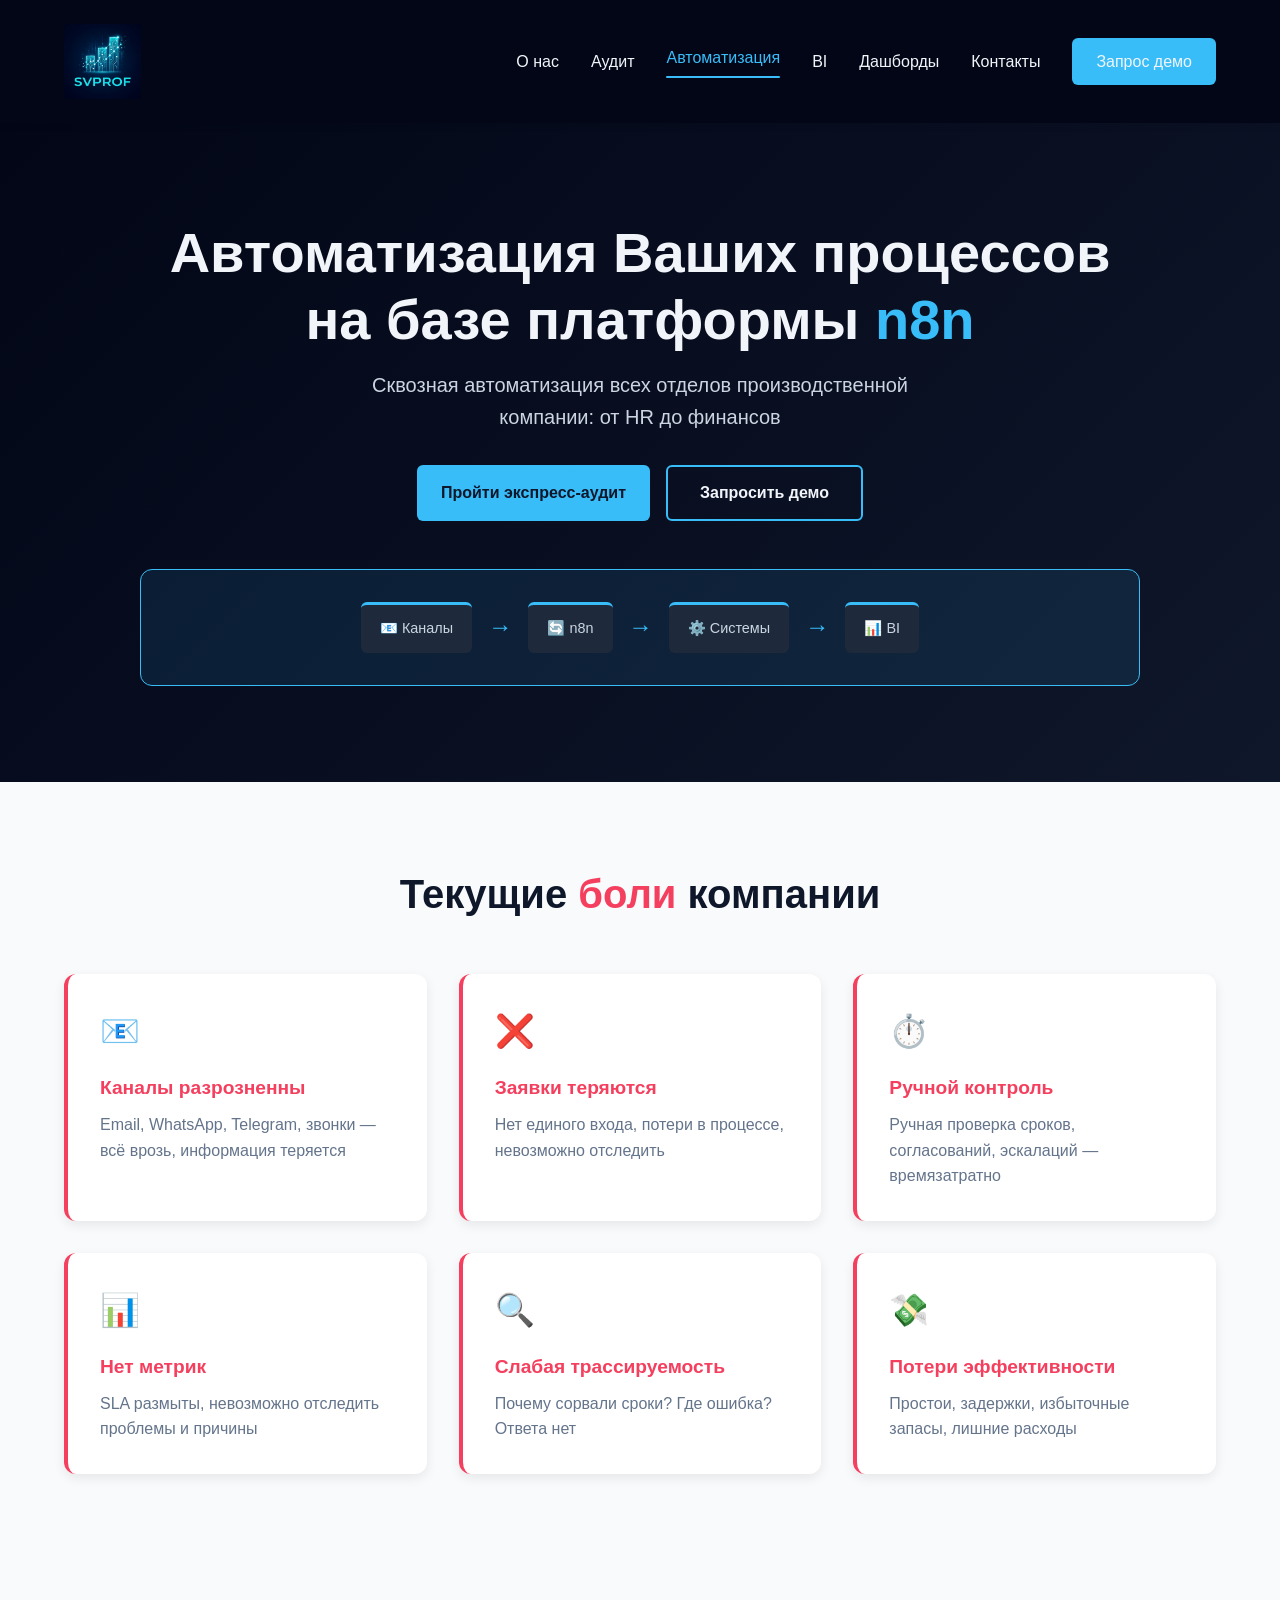
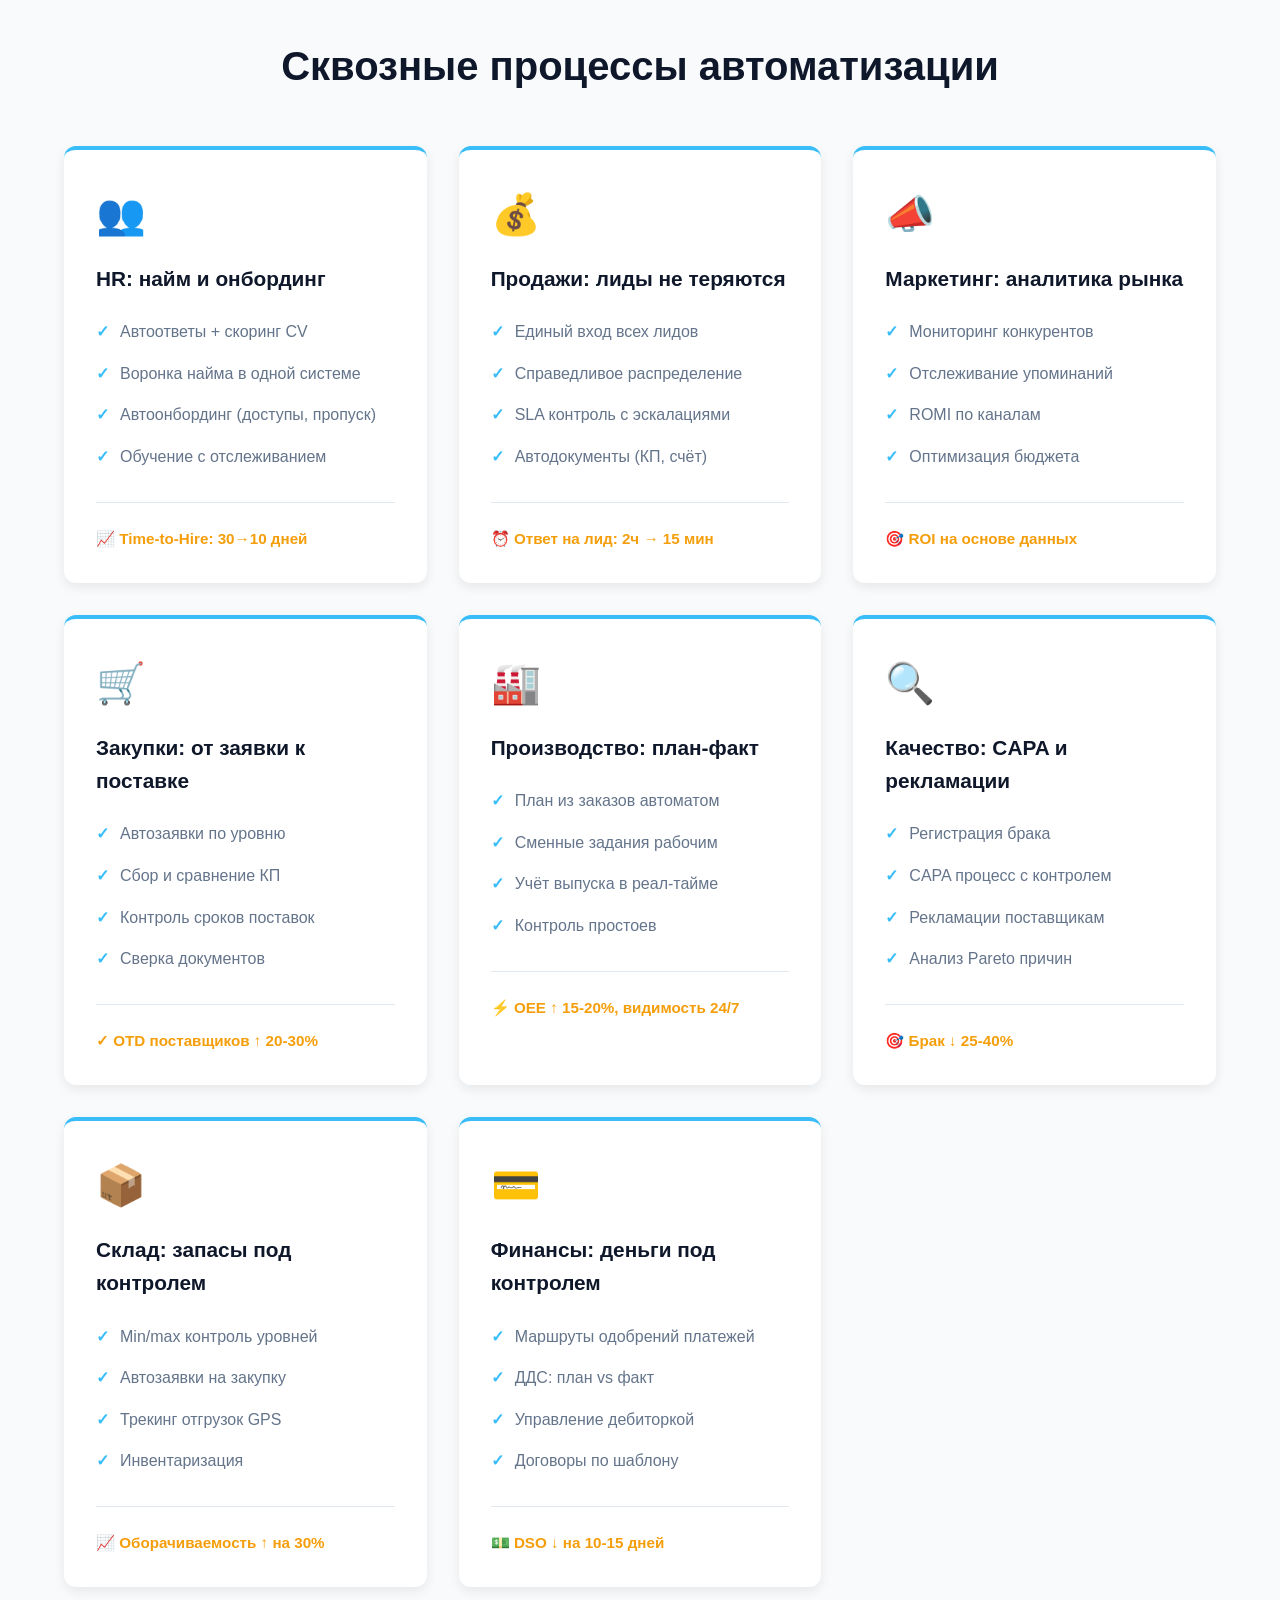
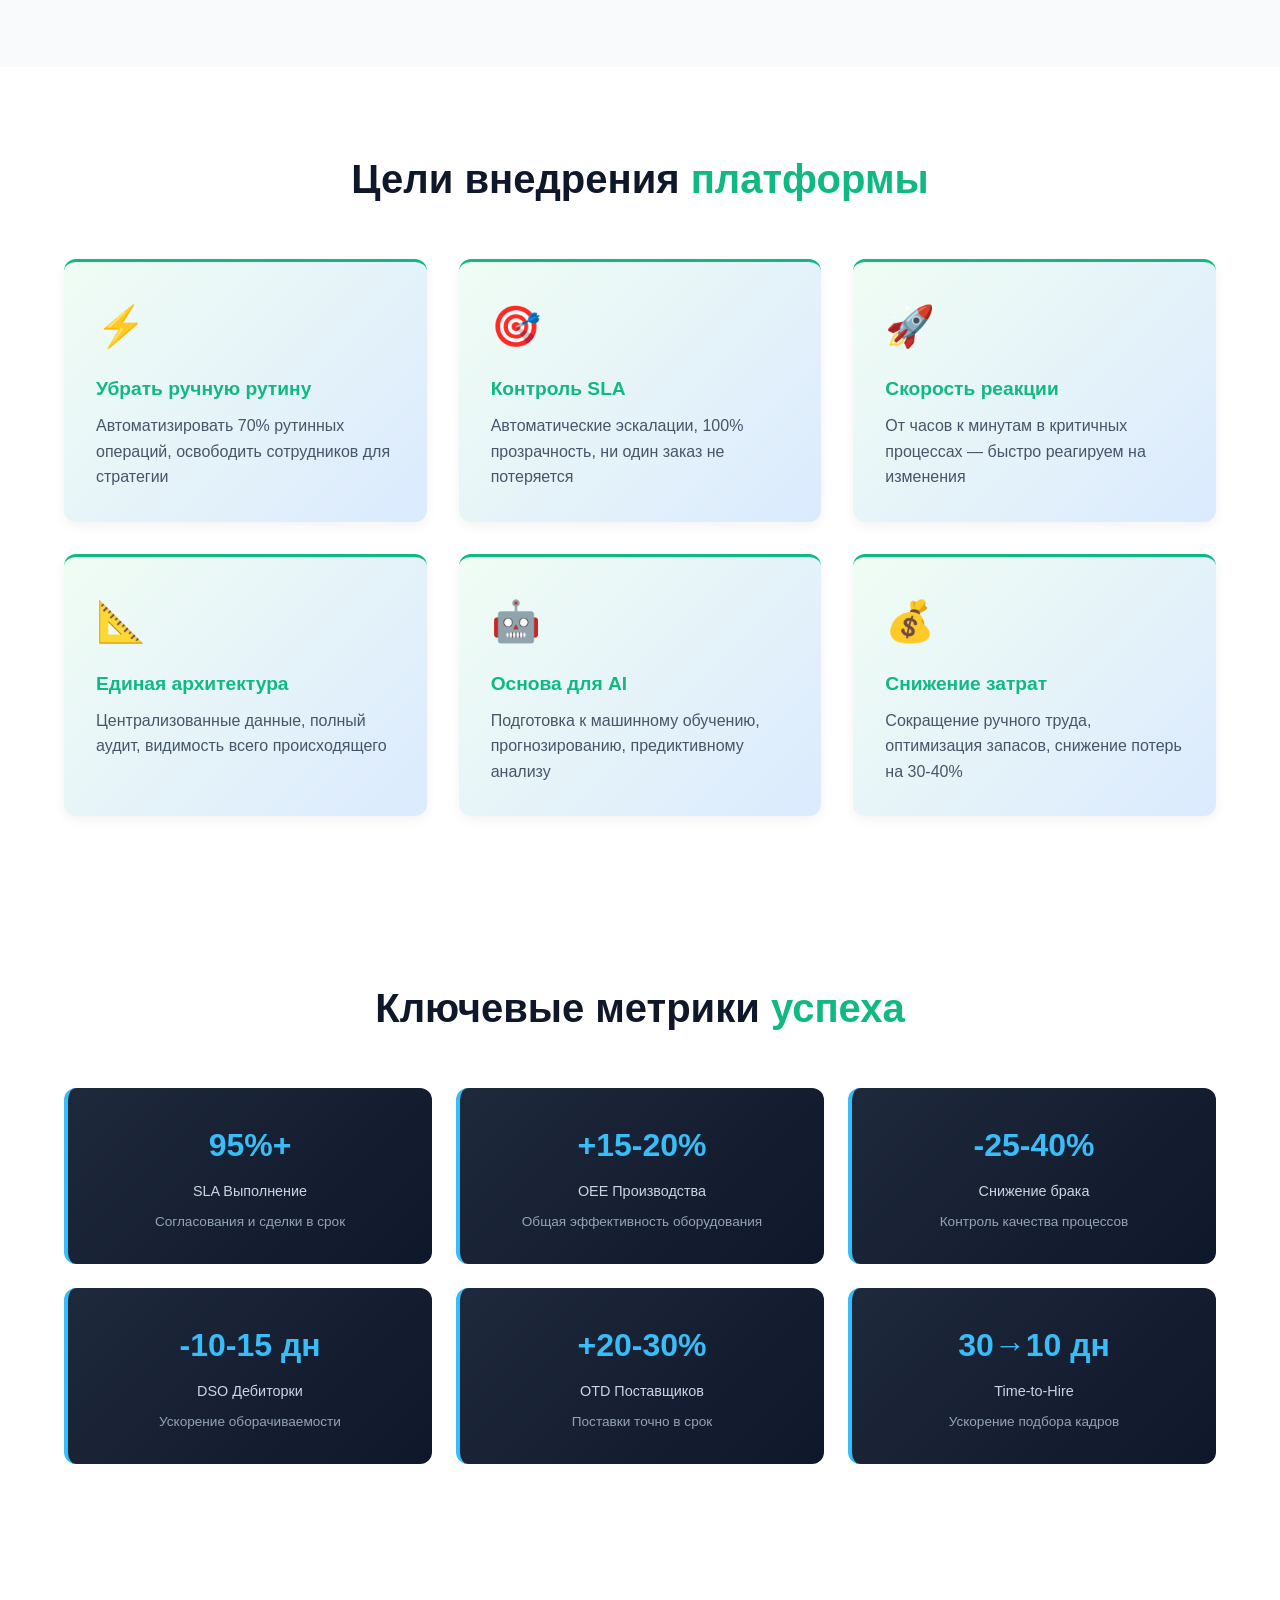
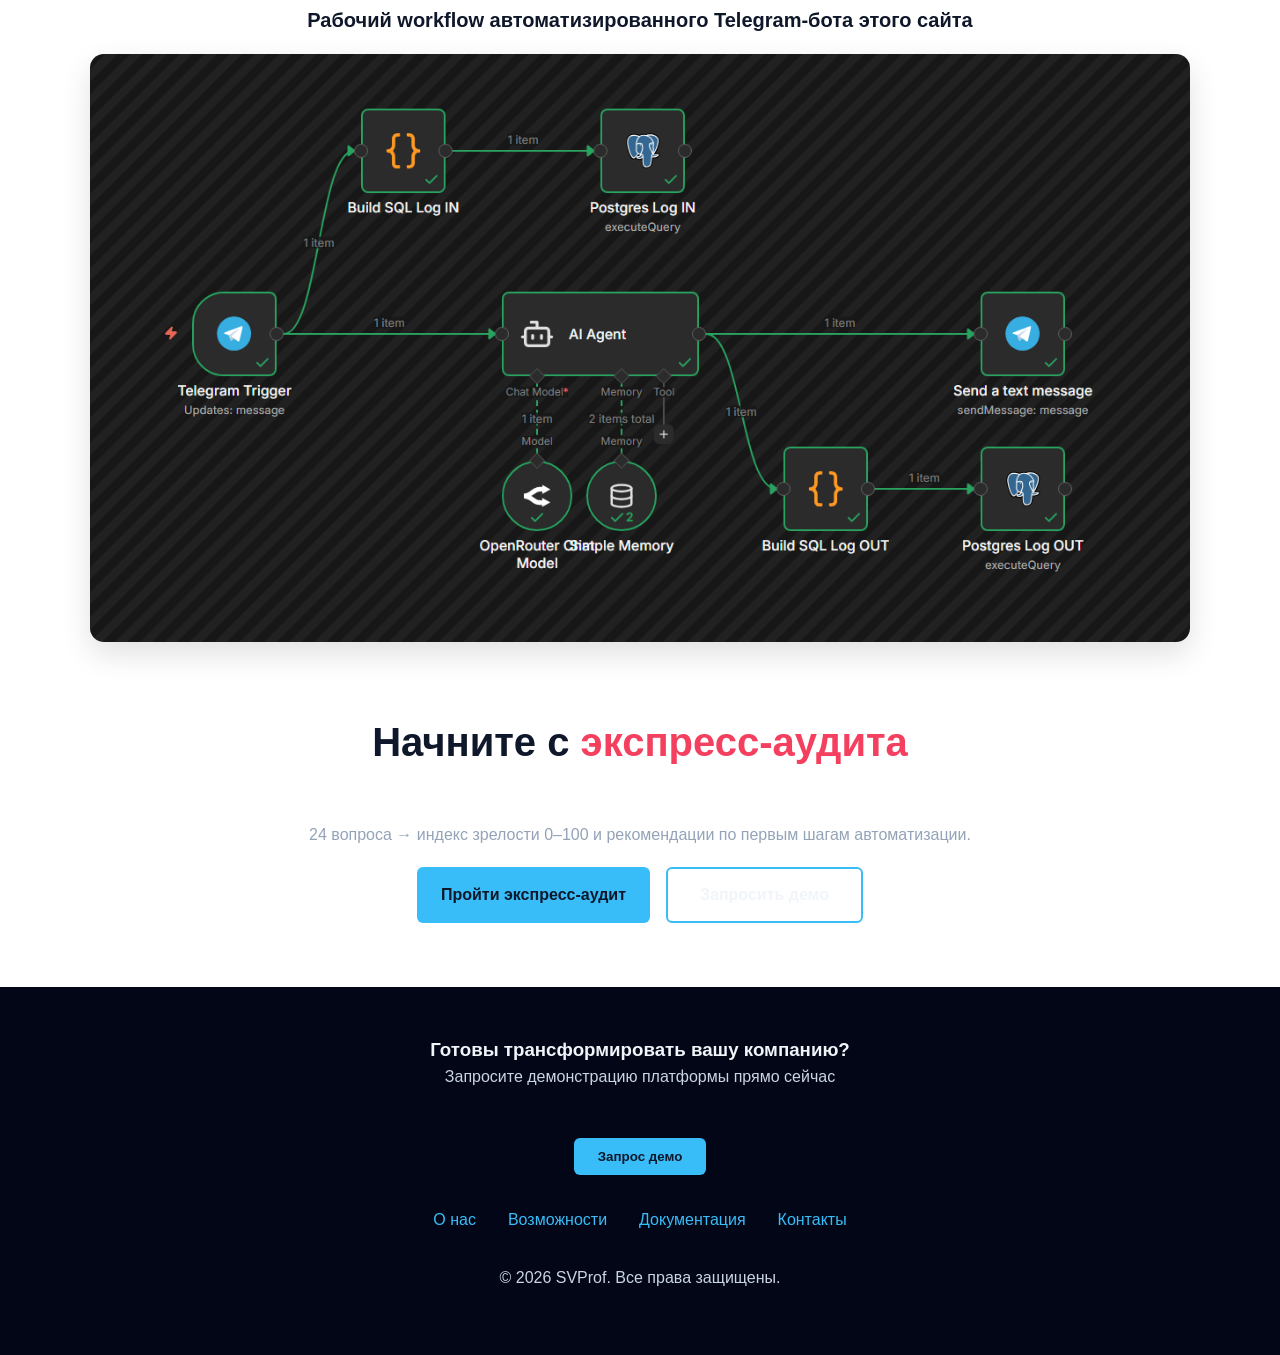
==== commit 556c3a9b: "Add files via upload" ====
--- a/automation/index.html
+++ b/automation/index.html
@@ -774,38 +774,28 @@
         .nav-links { margin-left:auto !important; display:flex; align-items:center; gap: 2rem; }
 
 
-        /* Workflow image block */
-        .workflow-figure{
+        /* ===== WORKFLOW IMAGE BLOCK ===== */
+        .workflow-figure {
+            margin: 60px auto;
+            text-align: center;
             max-width: 1100px;
-            margin: 0 auto 2.25rem auto;
-            padding: 1.25rem;
-            background: #ffffff;
-            border-radius: 12px;
-            border: 1px solid #e2e8f0;
-            box-shadow: 0 8px 22px rgba(0, 0, 0, 0.08);
-        }
-        .workflow-figure img{
+        }
+        .workflow-figure img {
             width: 100%;
             height: auto;
-            display: block;
-            border-radius: 10px;
-            border: 1px solid #e2e8f0;
-        }
-        .workflow-figure figcaption{
-            margin-top: 0.9rem;
-            font-weight: 800;
+            border-radius: 14px;
+            box-shadow: 0 12px 30px rgba(0,0,0,0.12);
+        }
+        .workflow-figure figcaption {
+            font-size: 20px;
+            font-weight: 700;
+            text-align: center;
+            margin-bottom: 18px;
             color: #0f172a;
-            text-align: center;
-        }
-        .workflow-figure .workflow-sub{
-            margin-top: 0.25rem;
-            text-align: center;
-            color: #64748b;
-            font-size: 0.92rem;
-            font-weight: 600;
-        }
-
-</style>
+        }
+        /* ================================= */
+
+    </style>
     <!-- Favicon -->
     <link rel="icon" href="favicon.ico" sizes="any">
     <link rel="icon" type="image/png" sizes="32x32" href="favicon-32x32.png">
@@ -1069,16 +1059,14 @@
         </div>
     </section>
 
-    
-   <figure class="workflow-figure">
-  <figcaption>
-    Рабочий workflow автоматизированного Telegram-бота этого сайта
-  </figcaption>
-  <img src="Workflow_Bot_1.png" alt="Рабочий workflow Telegram-бота">
-</figure>
-
-
-<section class="cta" id="cta">
+
+    <!-- WORKFLOW BLOCK -->
+    <figure class="workflow-figure">
+        <figcaption>Рабочий workflow автоматизированного Telegram-бота этого сайта</figcaption>
+        <img src="Workflow_Bot_1.png" alt="Рабочий workflow автоматизированного Telegram-бота этого сайта">
+    </figure>
+
+    <section class="cta" id="cta">
         <h2 class="section-title">Начните с <span class="accent">экспресс‑аудита</span></h2>
         <p style="max-width: 900px; margin: 0 auto; text-align:center; color:#94a3b8;">
             24 вопроса → индекс зрелости 0–100 и рекомендации по первым шагам автоматизации.
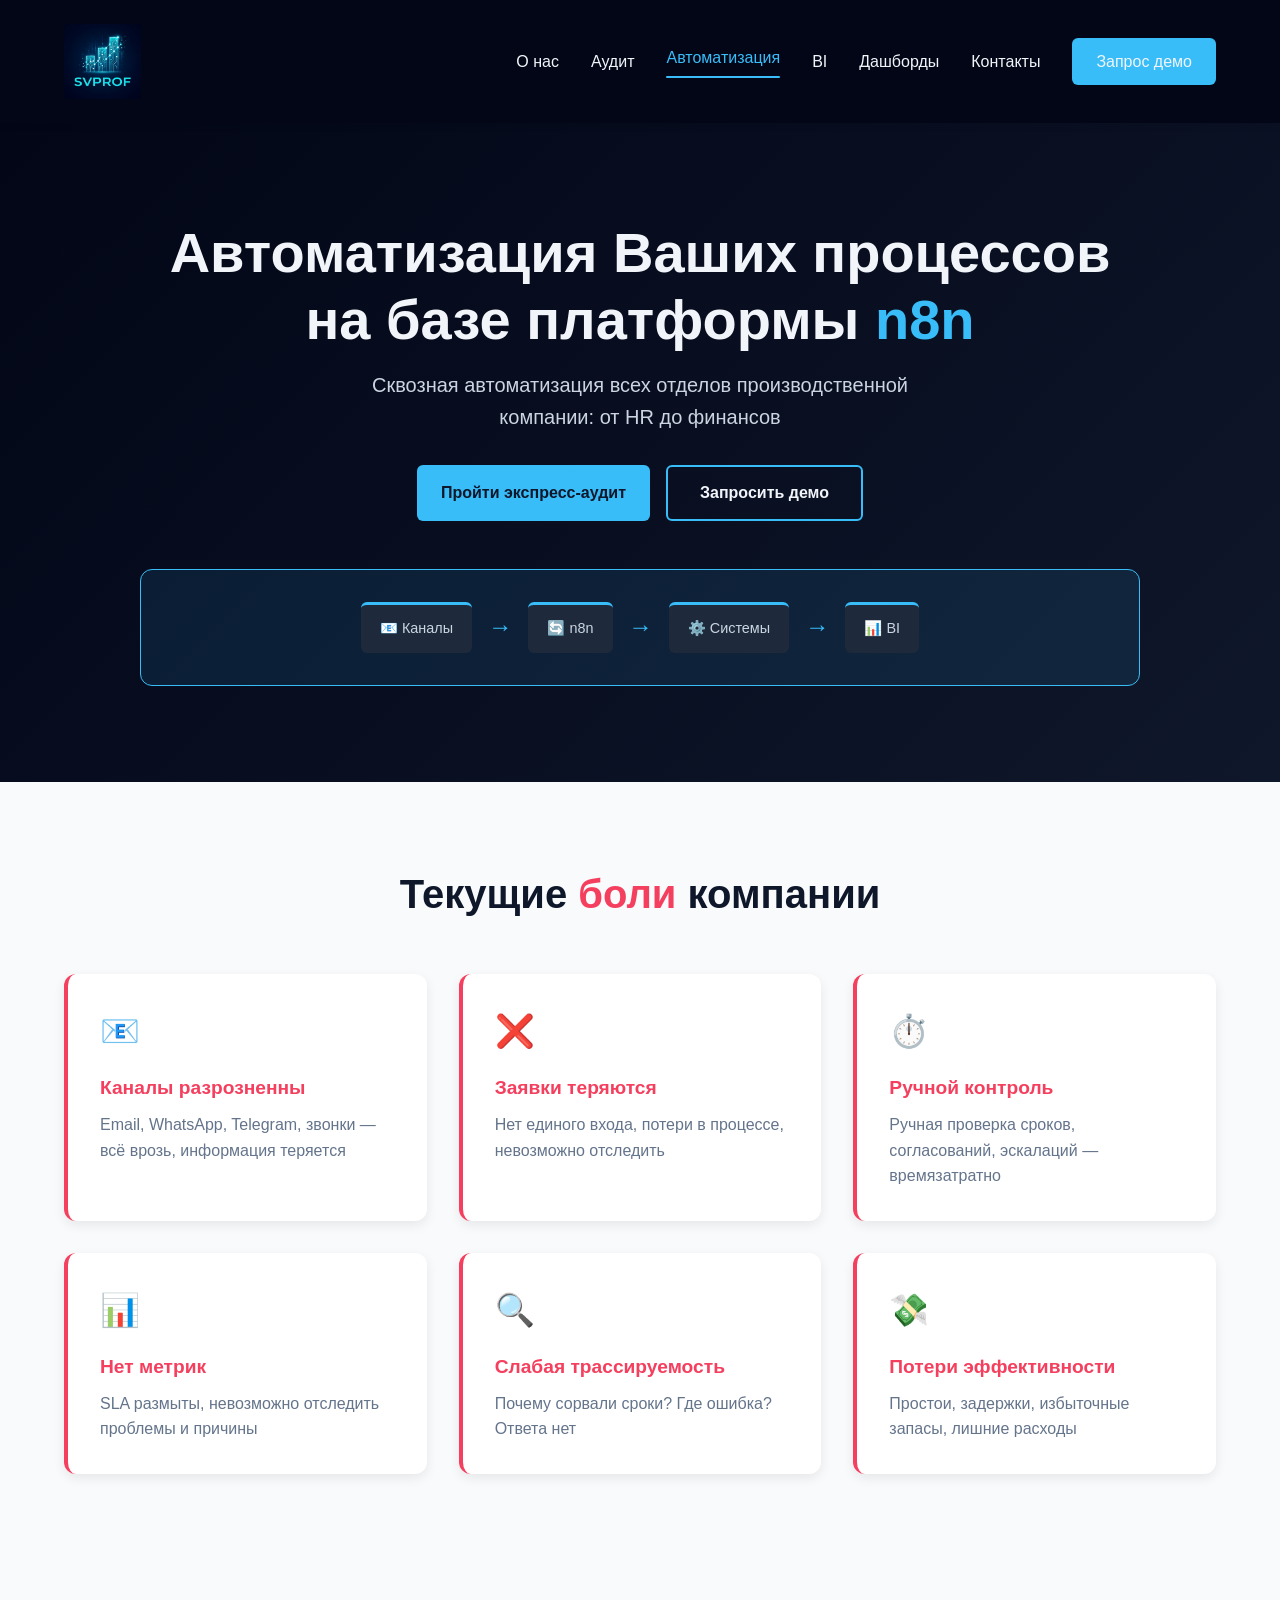
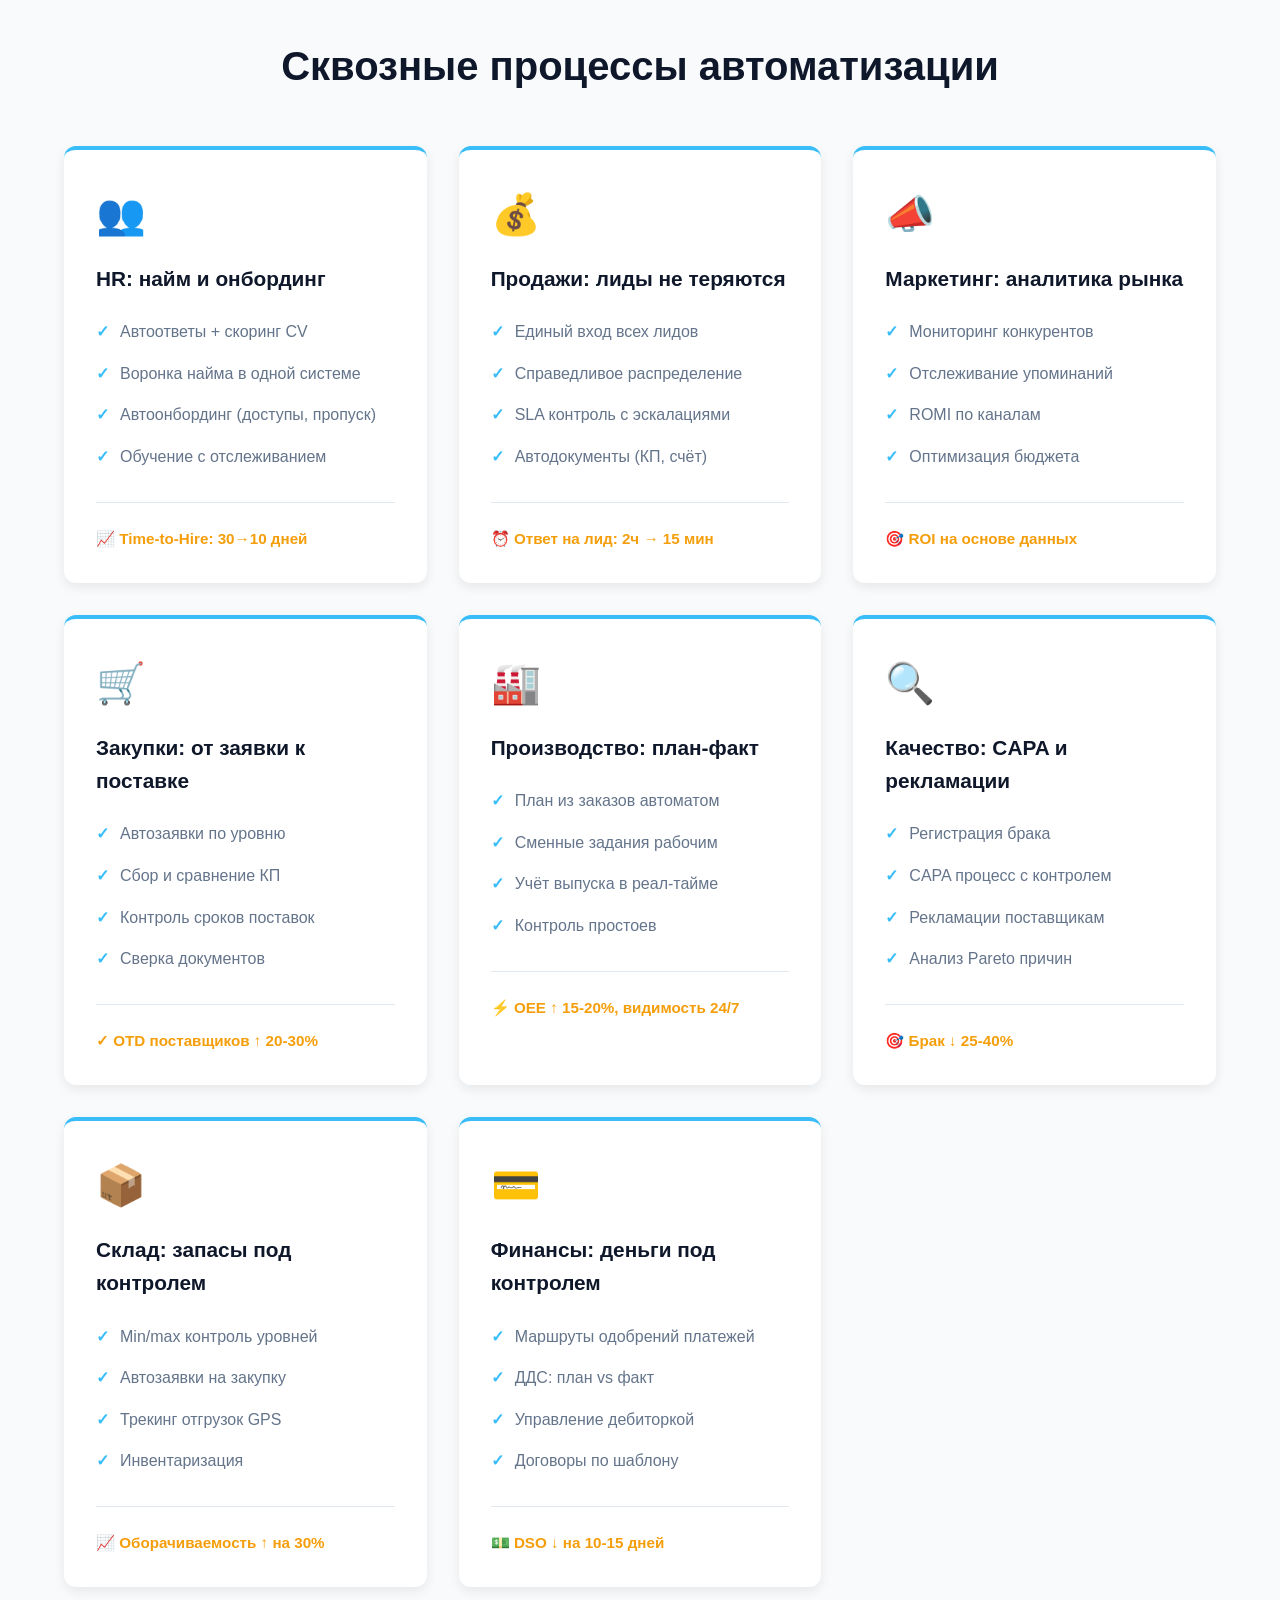
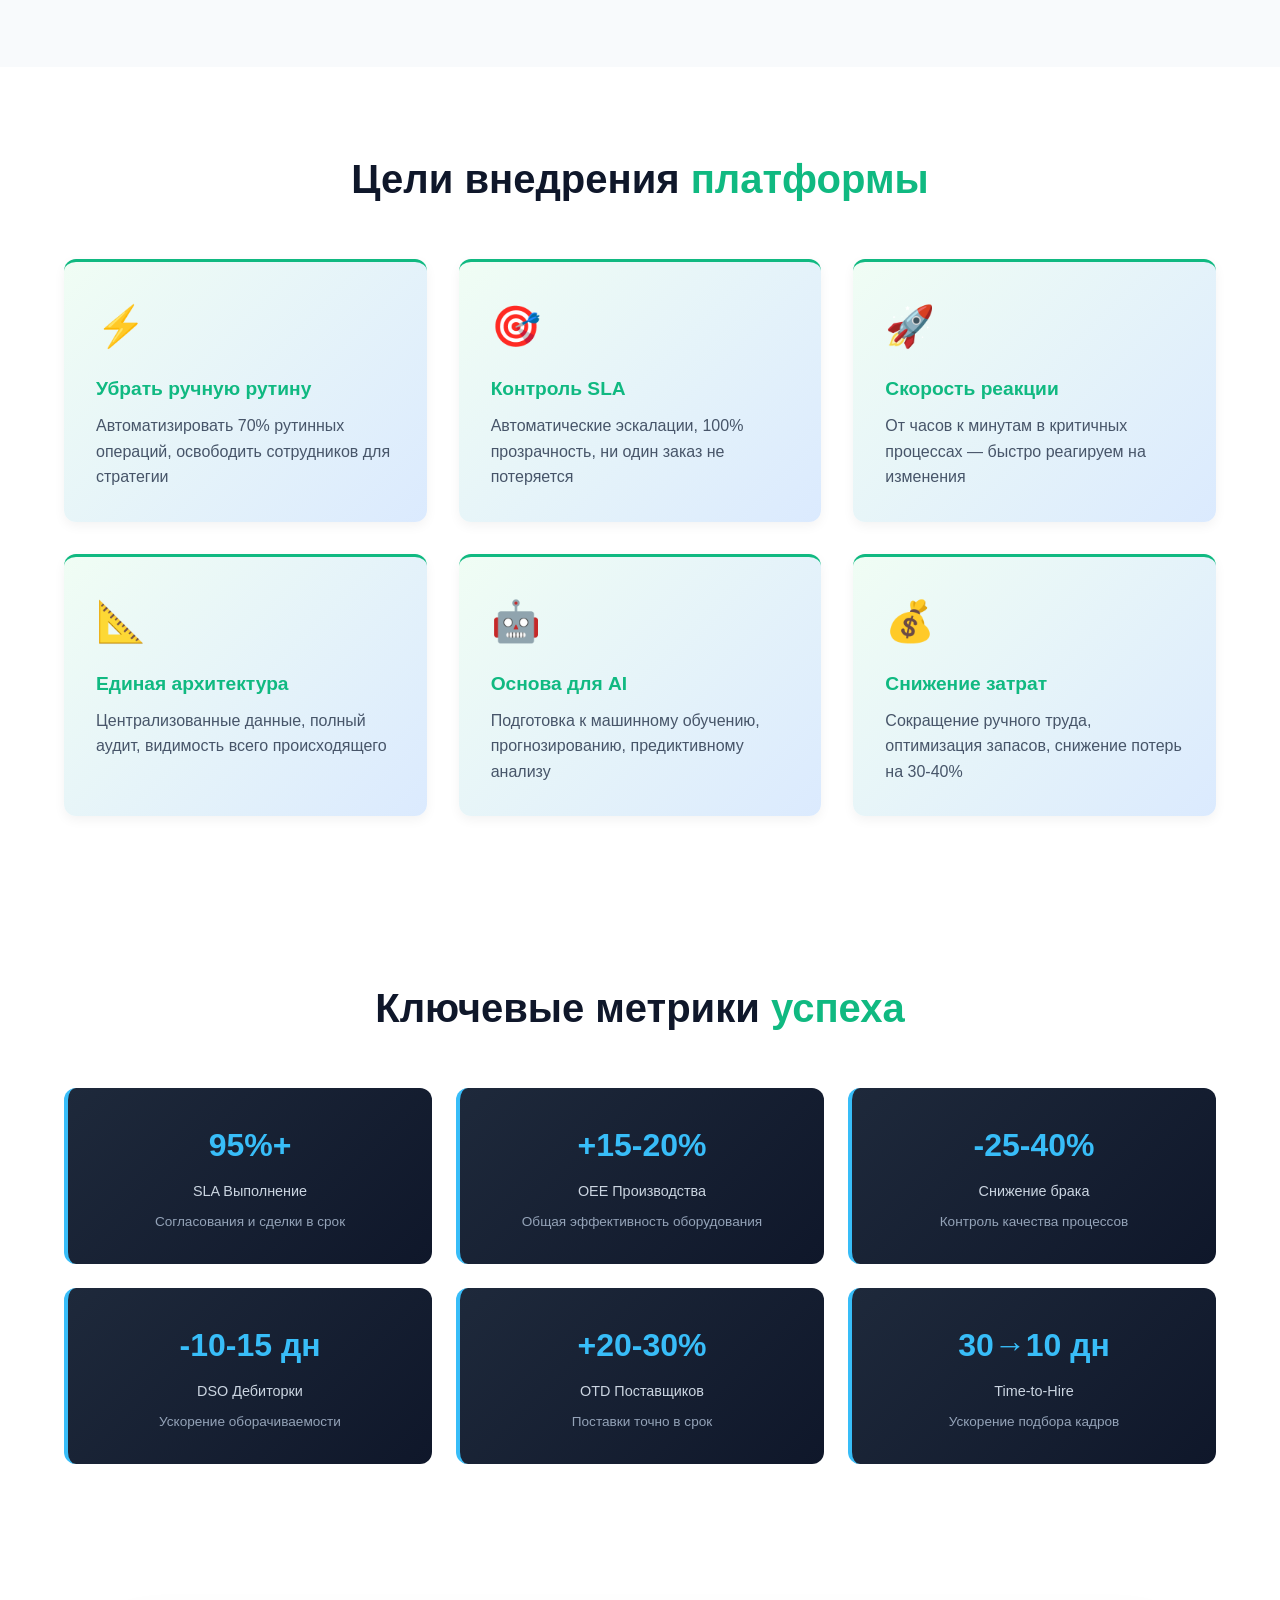
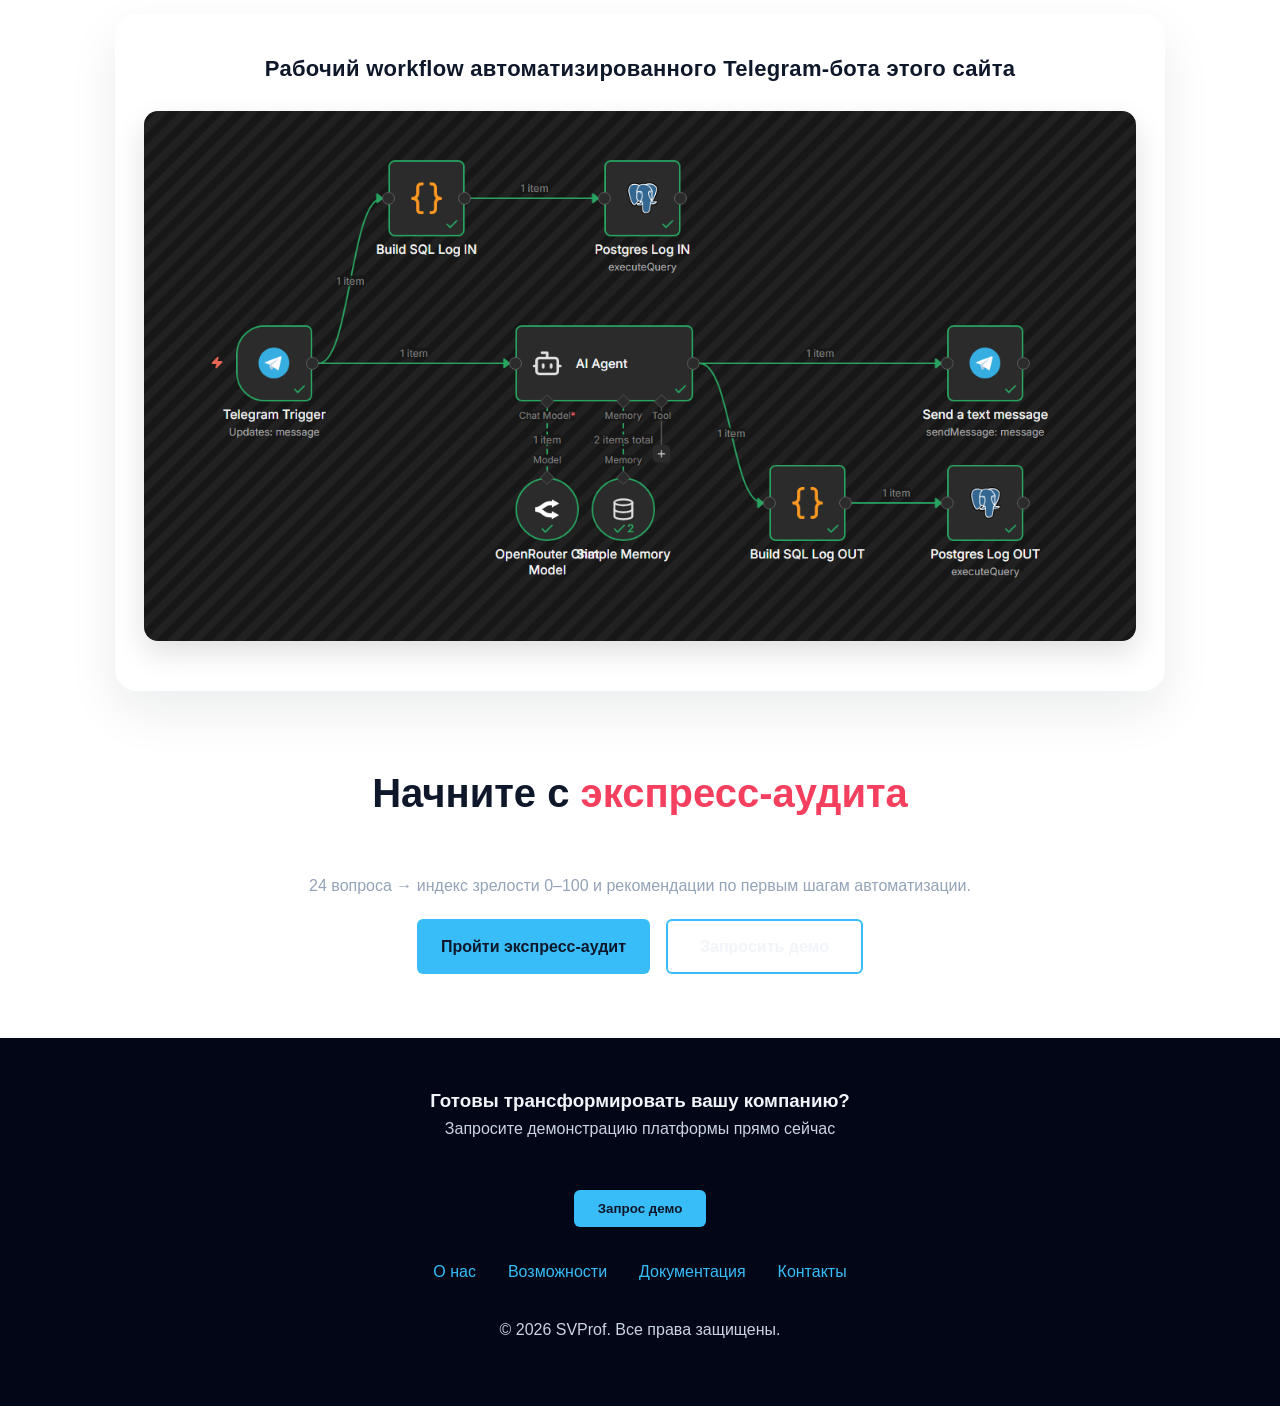
==== commit 4a3d7480: "Add files via upload" ====
--- a/automation/index.html
+++ b/automation/index.html
@@ -775,27 +775,36 @@
 
 
         /* ===== WORKFLOW IMAGE BLOCK ===== */
-        .workflow-figure {
-            margin: 60px auto;
-            text-align: center;
-            max-width: 1100px;
-        }
-        .workflow-figure img {
-            width: 100%;
-            height: auto;
-            border-radius: 14px;
-            box-shadow: 0 12px 30px rgba(0,0,0,0.12);
-        }
-        .workflow-figure figcaption {
-            font-size: 20px;
-            font-weight: 700;
-            text-align: center;
-            margin-bottom: 18px;
-            color: #0f172a;
-        }
         /* ================================= */
 
-    </style>
+    /* ===== GLASS WORKFLOW BLOCK ===== */
+.workflow-figure {
+    margin: 70px auto;
+    max-width: 1050px;
+    padding: 36px 28px 42px 28px;
+    border-radius: 22px;
+    background: rgba(255, 255, 255, 0.55);
+    backdrop-filter: blur(14px);
+    -webkit-backdrop-filter: blur(14px);
+    border: 1px solid rgba(255, 255, 255, 0.6);
+    box-shadow: 0 20px 50px rgba(15, 23, 42, 0.08);
+    text-align: center;
+}
+.workflow-figure figcaption {
+    font-size: 22px;
+    font-weight: 700;
+    margin: 0 0 24px 0;
+    color: #0f172a;
+    letter-spacing: 0.3px;
+}
+.workflow-figure img {
+    width: 100%;
+    border-radius: 14px;
+    box-shadow: 0 12px 30px rgba(0,0,0,0.12);
+}
+/* ================================ */
+
+</style>
     <!-- Favicon -->
     <link rel="icon" href="favicon.ico" sizes="any">
     <link rel="icon" type="image/png" sizes="32x32" href="favicon-32x32.png">
@@ -1062,9 +1071,9 @@
 
     <!-- WORKFLOW BLOCK -->
     <figure class="workflow-figure">
-        <figcaption>Рабочий workflow автоматизированного Telegram-бота этого сайта</figcaption>
-        <img src="Workflow_Bot_1.png" alt="Рабочий workflow автоматизированного Telegram-бота этого сайта">
-    </figure>
+    <figcaption>Рабочий workflow автоматизированного Telegram-бота этого сайта</figcaption>
+    <img src="Workflow_Bot_1.png" alt="Рабочий workflow Telegram-бота этого сайта">
+</figure>
 
     <section class="cta" id="cta">
         <h2 class="section-title">Начните с <span class="accent">экспресс‑аудита</span></h2>
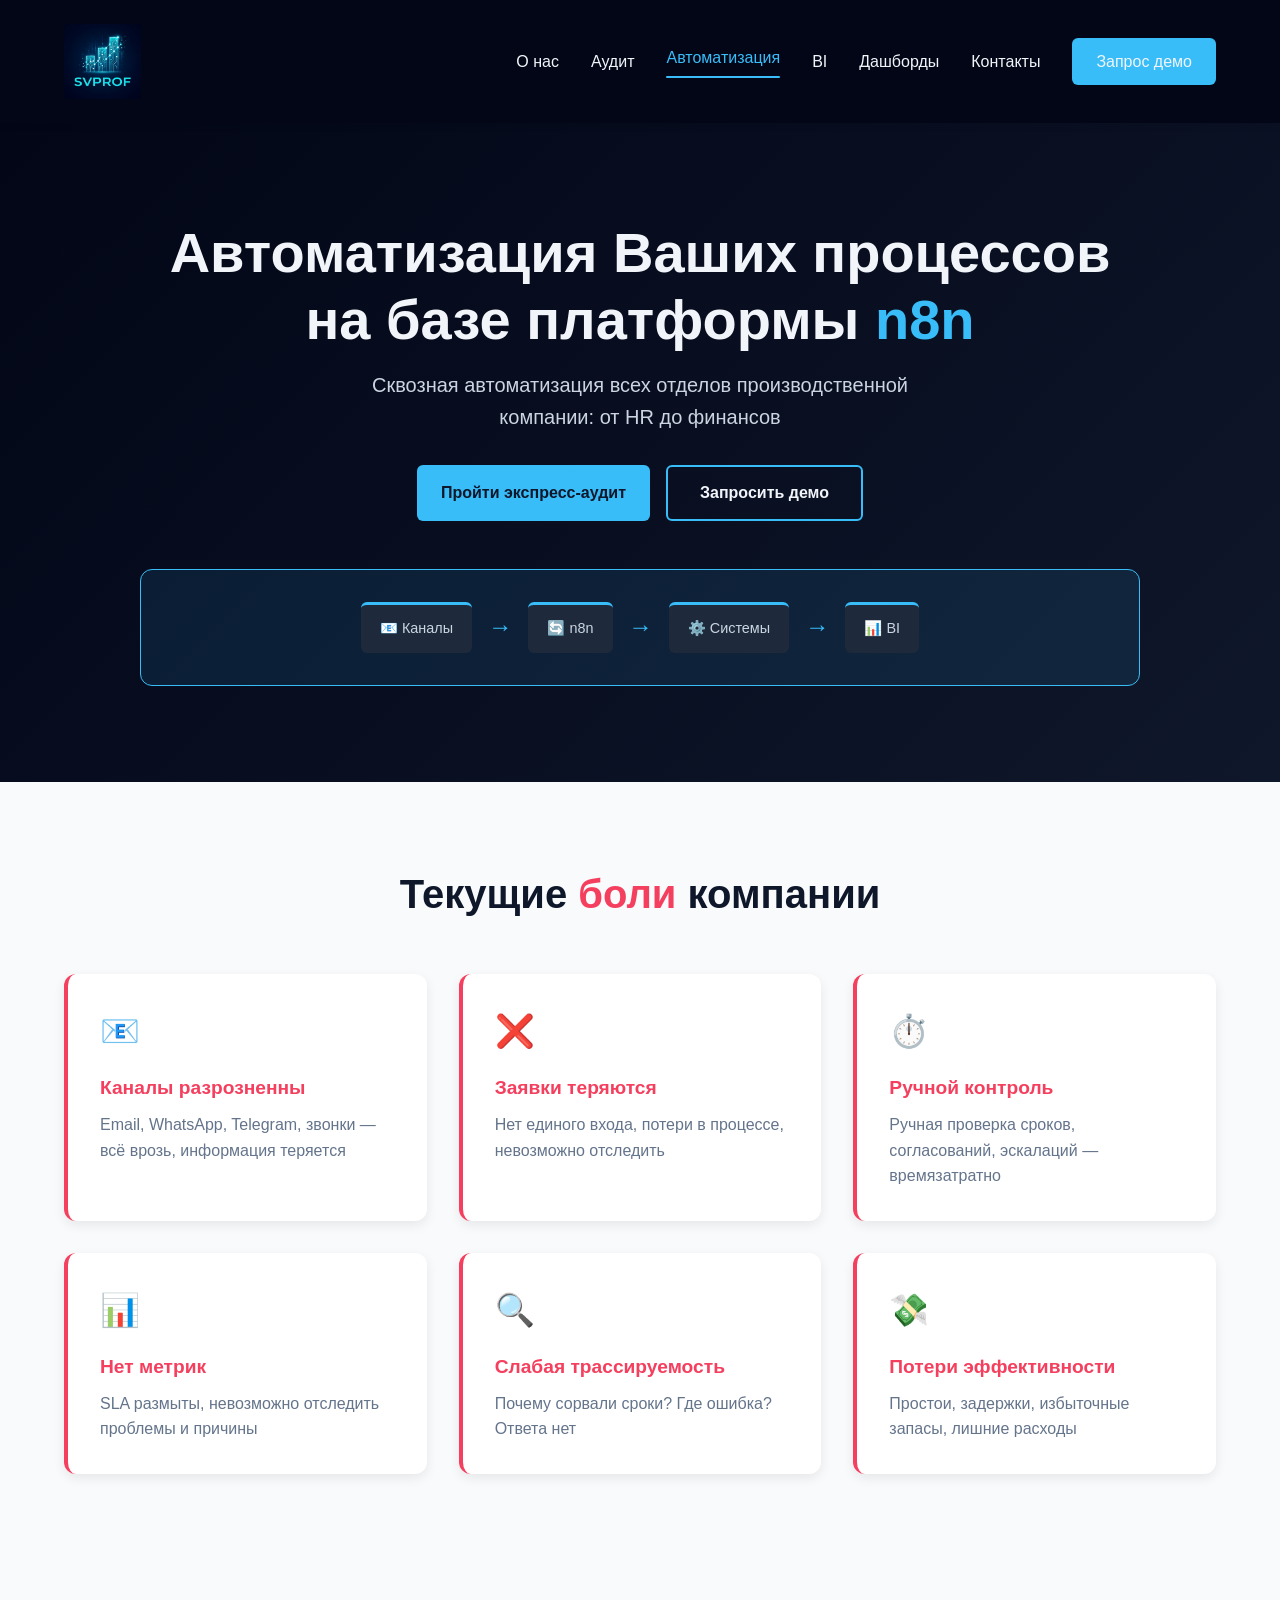
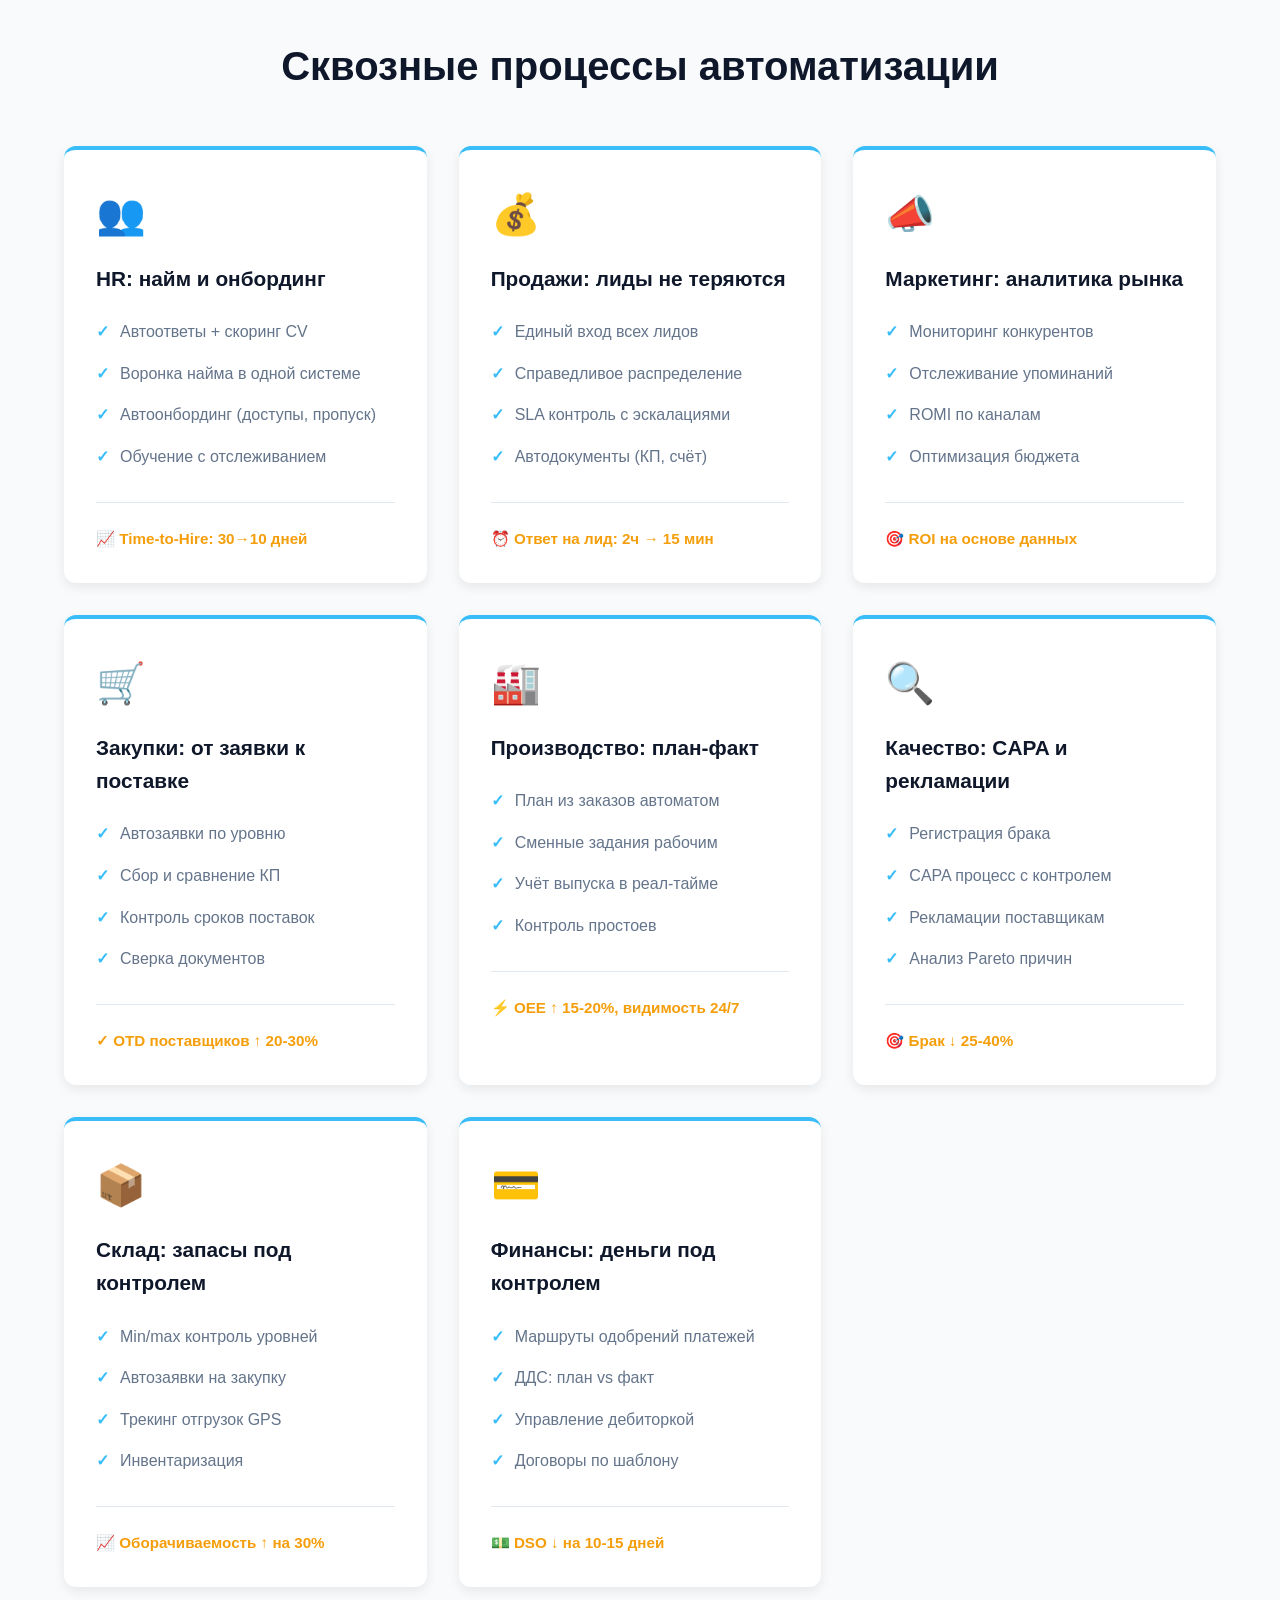
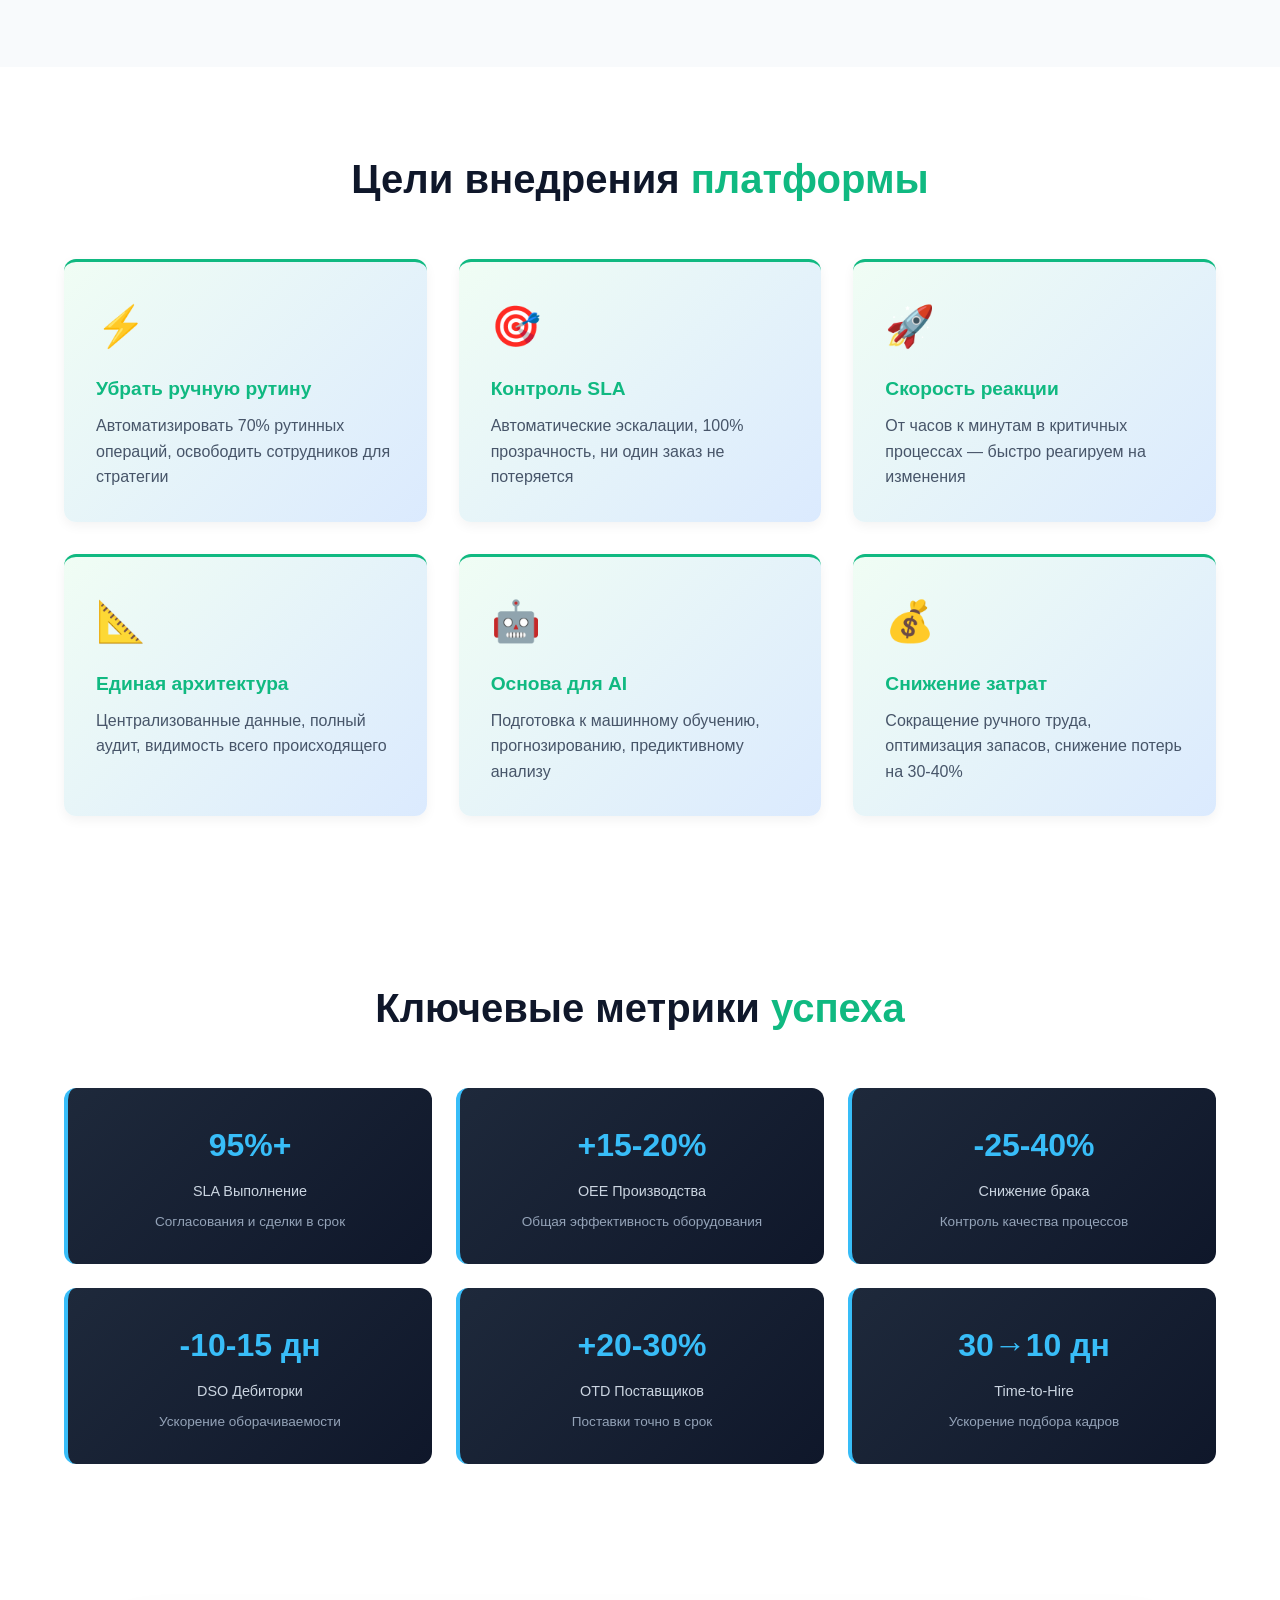
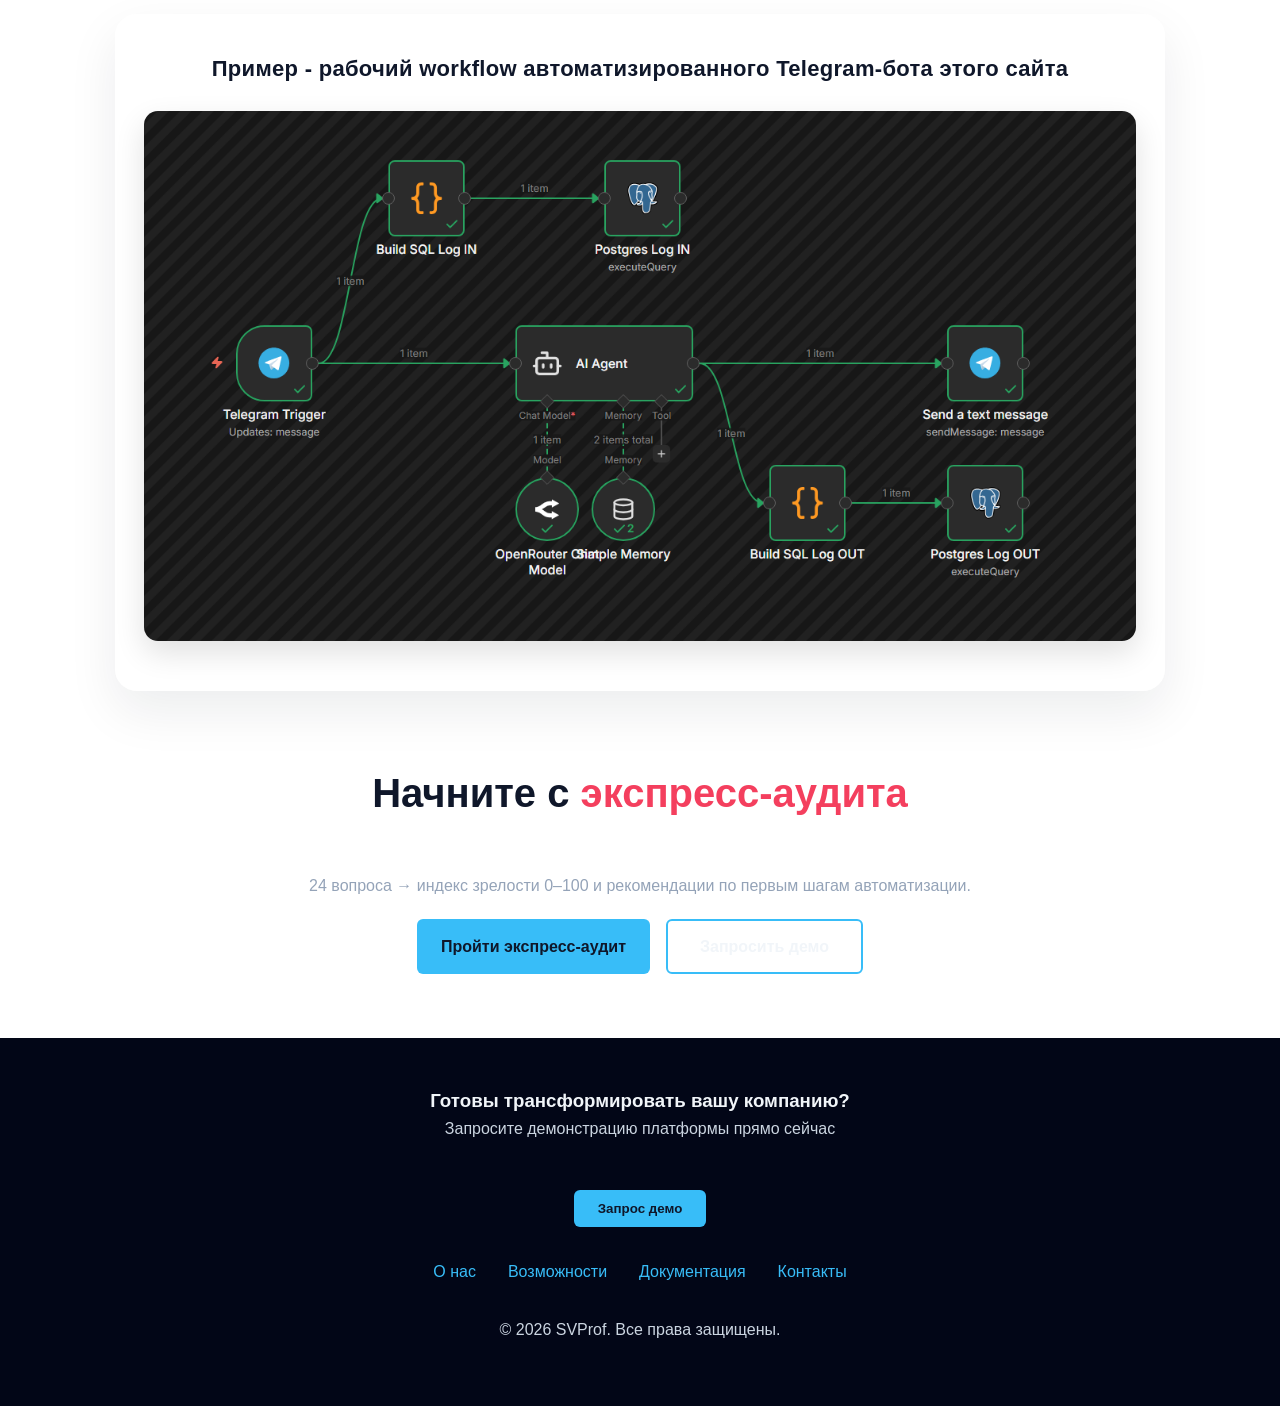
==== commit 7d4fbe11: "Update index.html" ====
--- a/automation/index.html
+++ b/automation/index.html
@@ -1071,7 +1071,7 @@
 
     <!-- WORKFLOW BLOCK -->
     <figure class="workflow-figure">
-    <figcaption>Рабочий workflow автоматизированного Telegram-бота этого сайта</figcaption>
+    <figcaption>Пример - рабочий workflow автоматизированного Telegram-бота этого сайта</figcaption>
     <img src="Workflow_Bot_1.png" alt="Рабочий workflow Telegram-бота этого сайта">
 </figure>
 
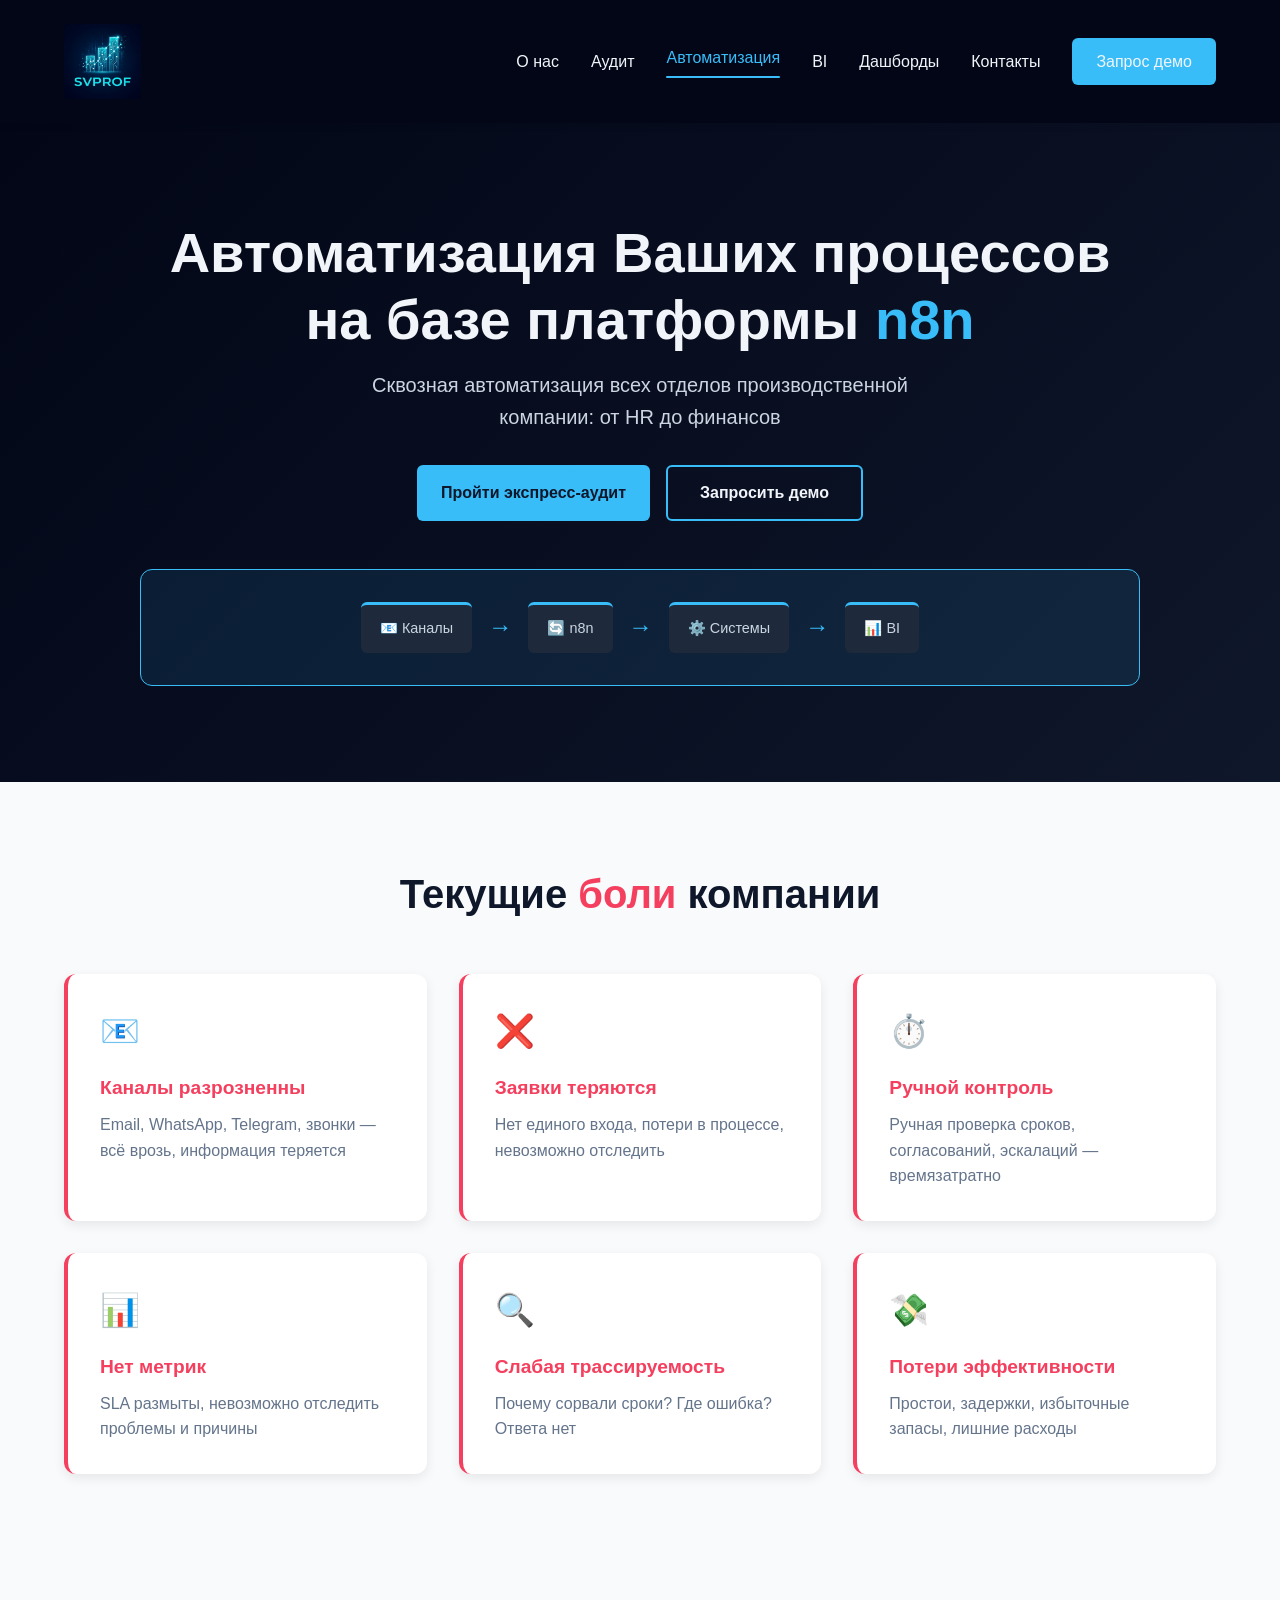
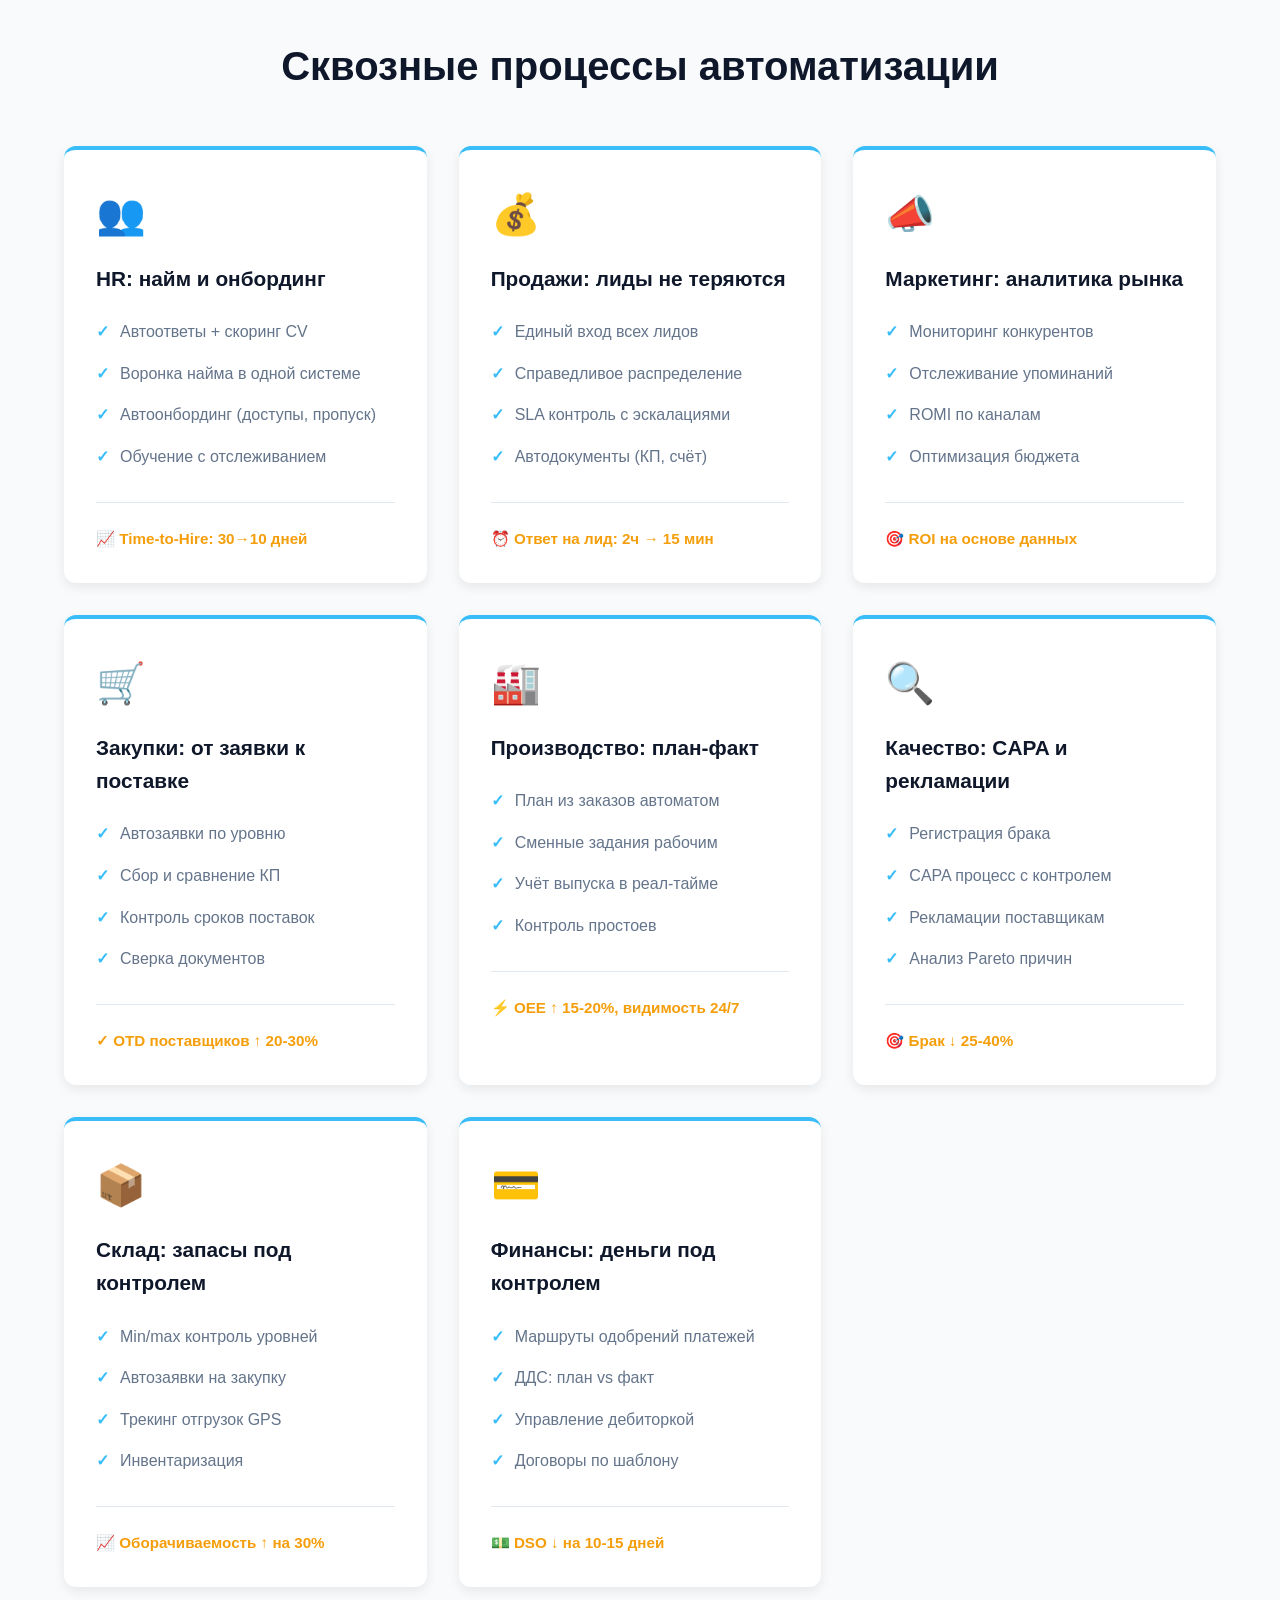
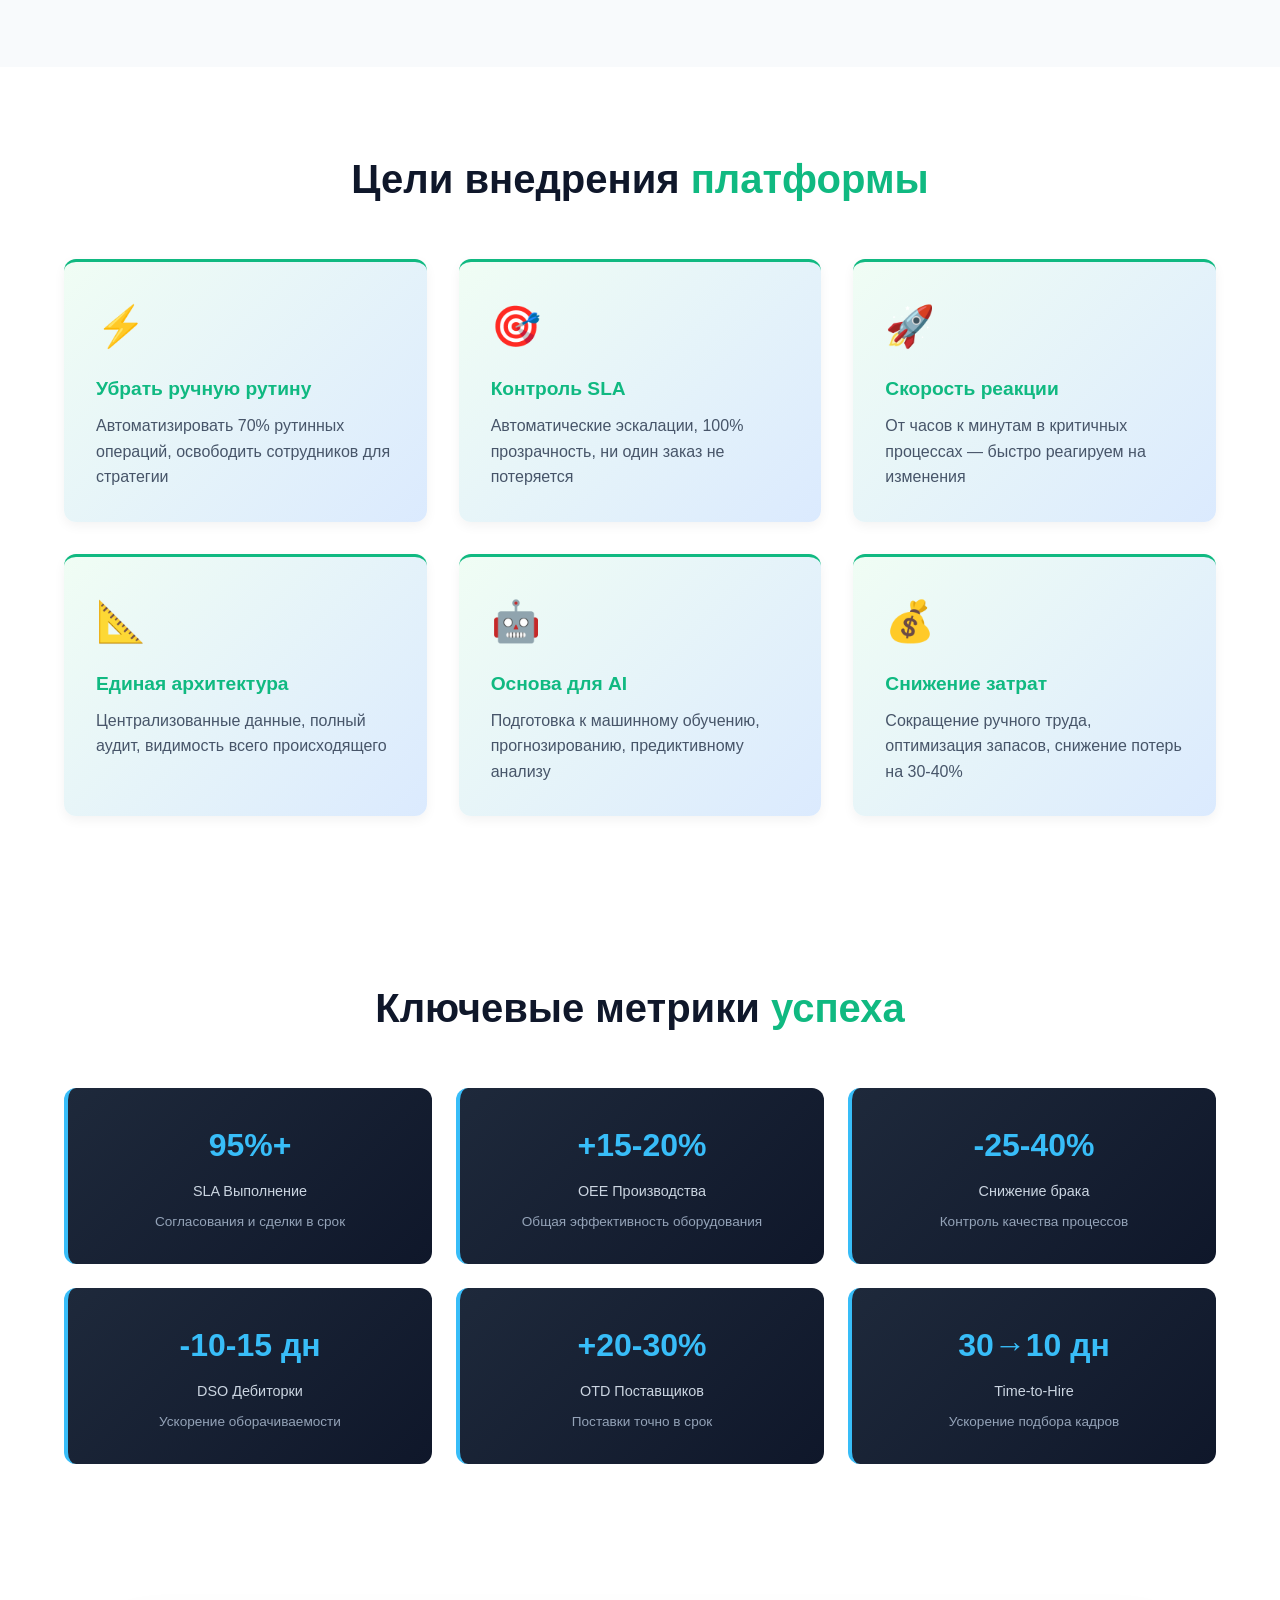
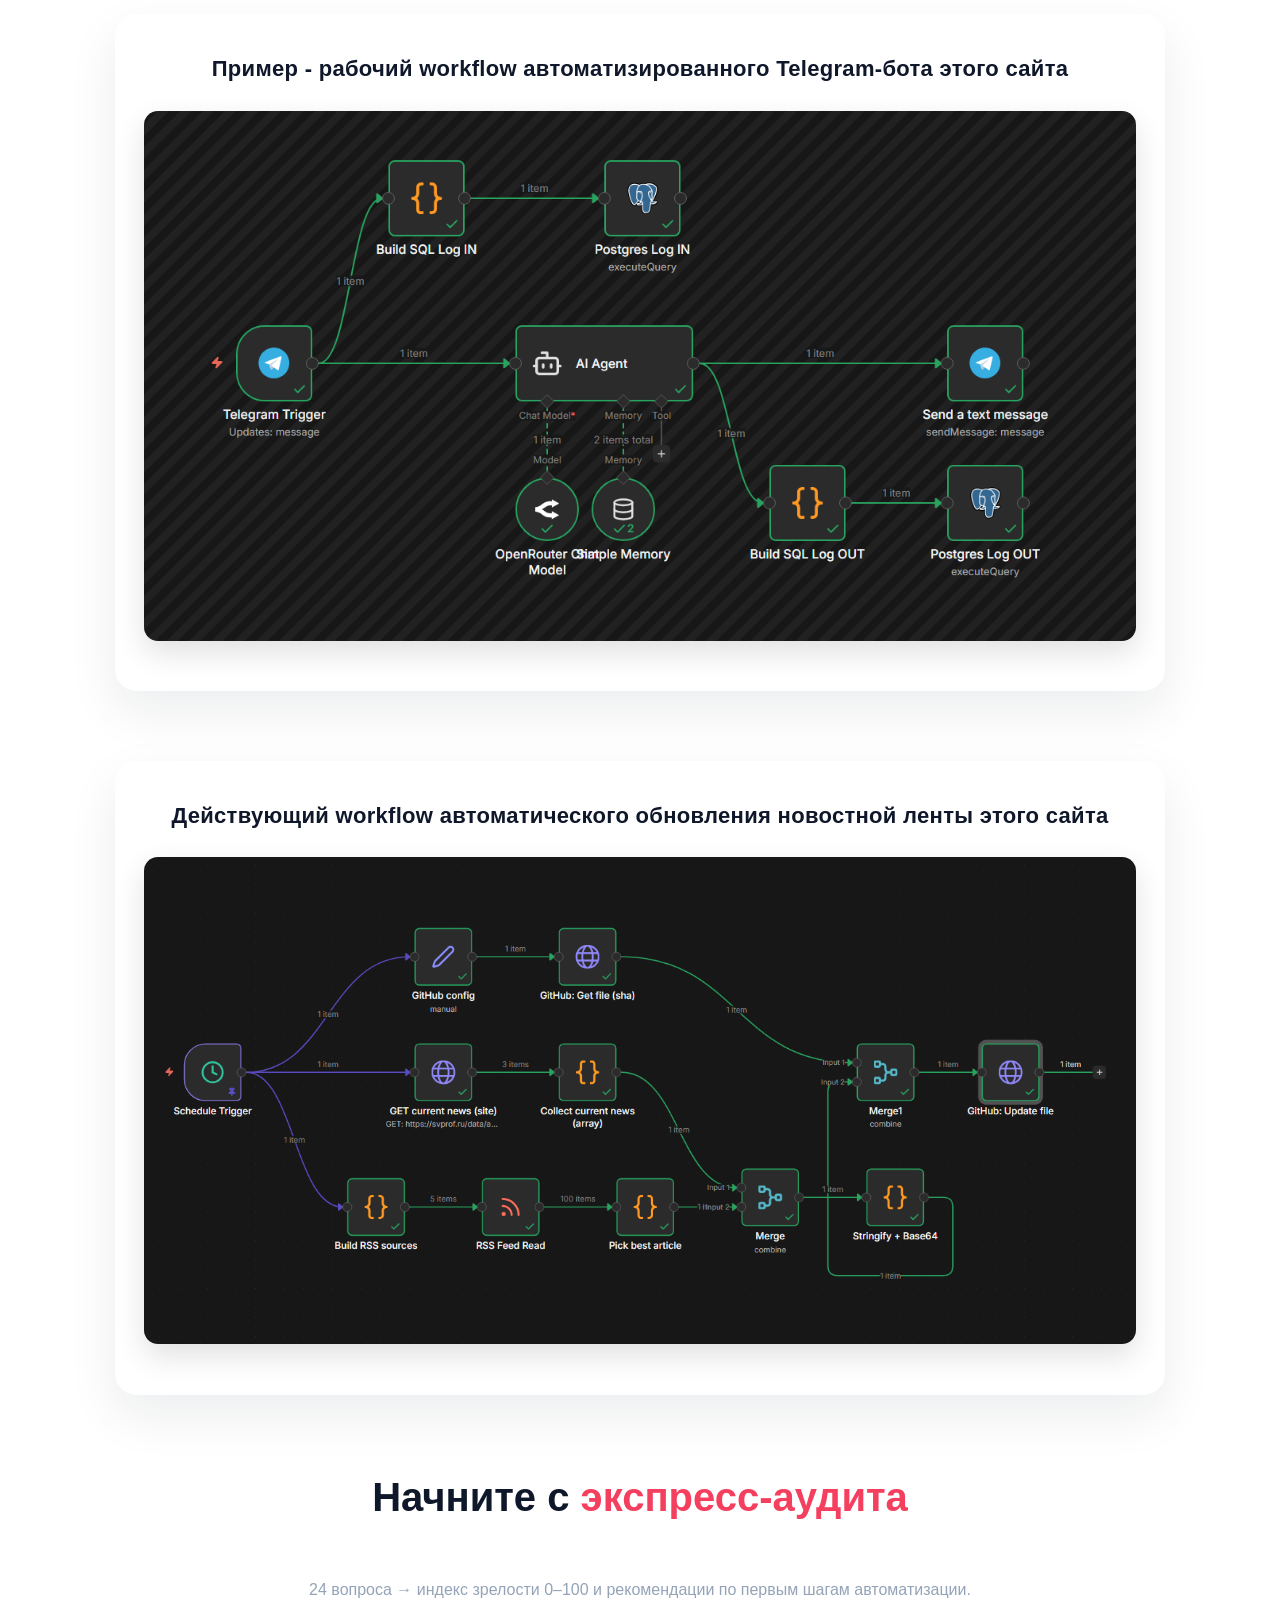
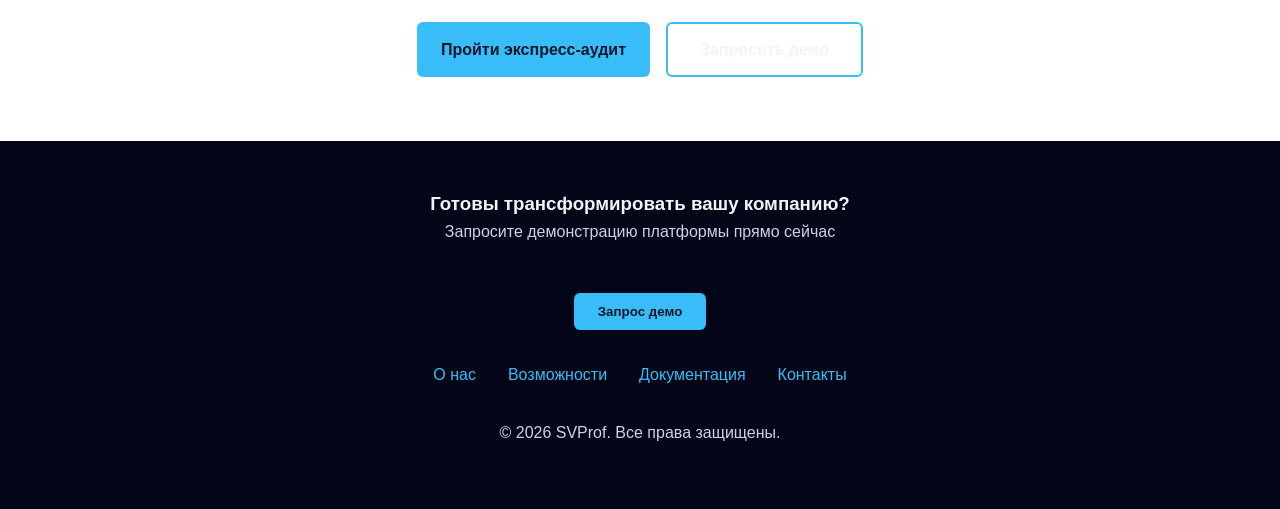
==== commit 74b358c6: "Update index.html" ====
--- a/automation/index.html
+++ b/automation/index.html
@@ -1074,6 +1074,11 @@
     <figcaption>Пример - рабочий workflow автоматизированного Telegram-бота этого сайта</figcaption>
     <img src="Workflow_Bot_1.png" alt="Рабочий workflow Telegram-бота этого сайта">
 </figure>
+    
+<figure class="workflow-figure">
+  <figcaption>Действующий workflow автоматического обновления новостной ленты этого сайта</figcaption>
+  <img src="Workflow_News_1.png" alt="Workflow автоматического обновления новостной ленты сайта">
+</figure>
 
     <section class="cta" id="cta">
         <h2 class="section-title">Начните с <span class="accent">экспресс‑аудита</span></h2>
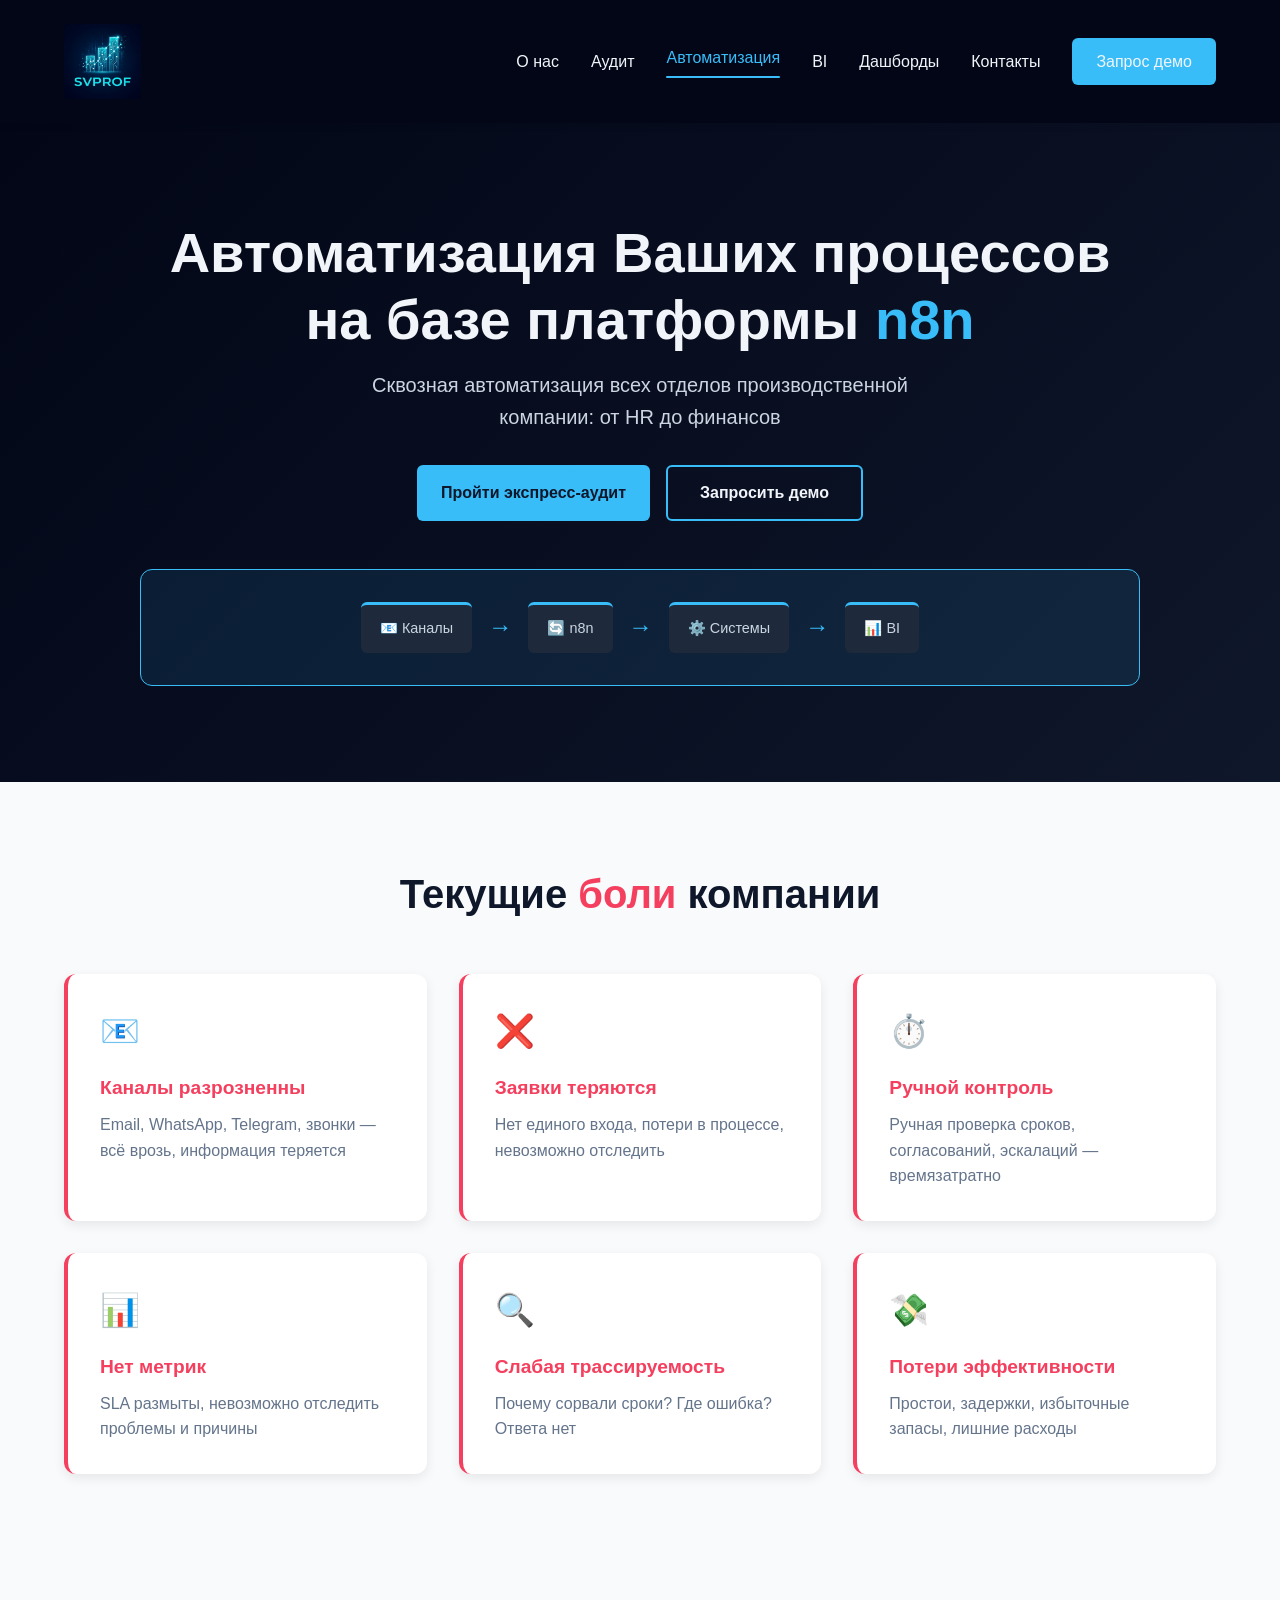
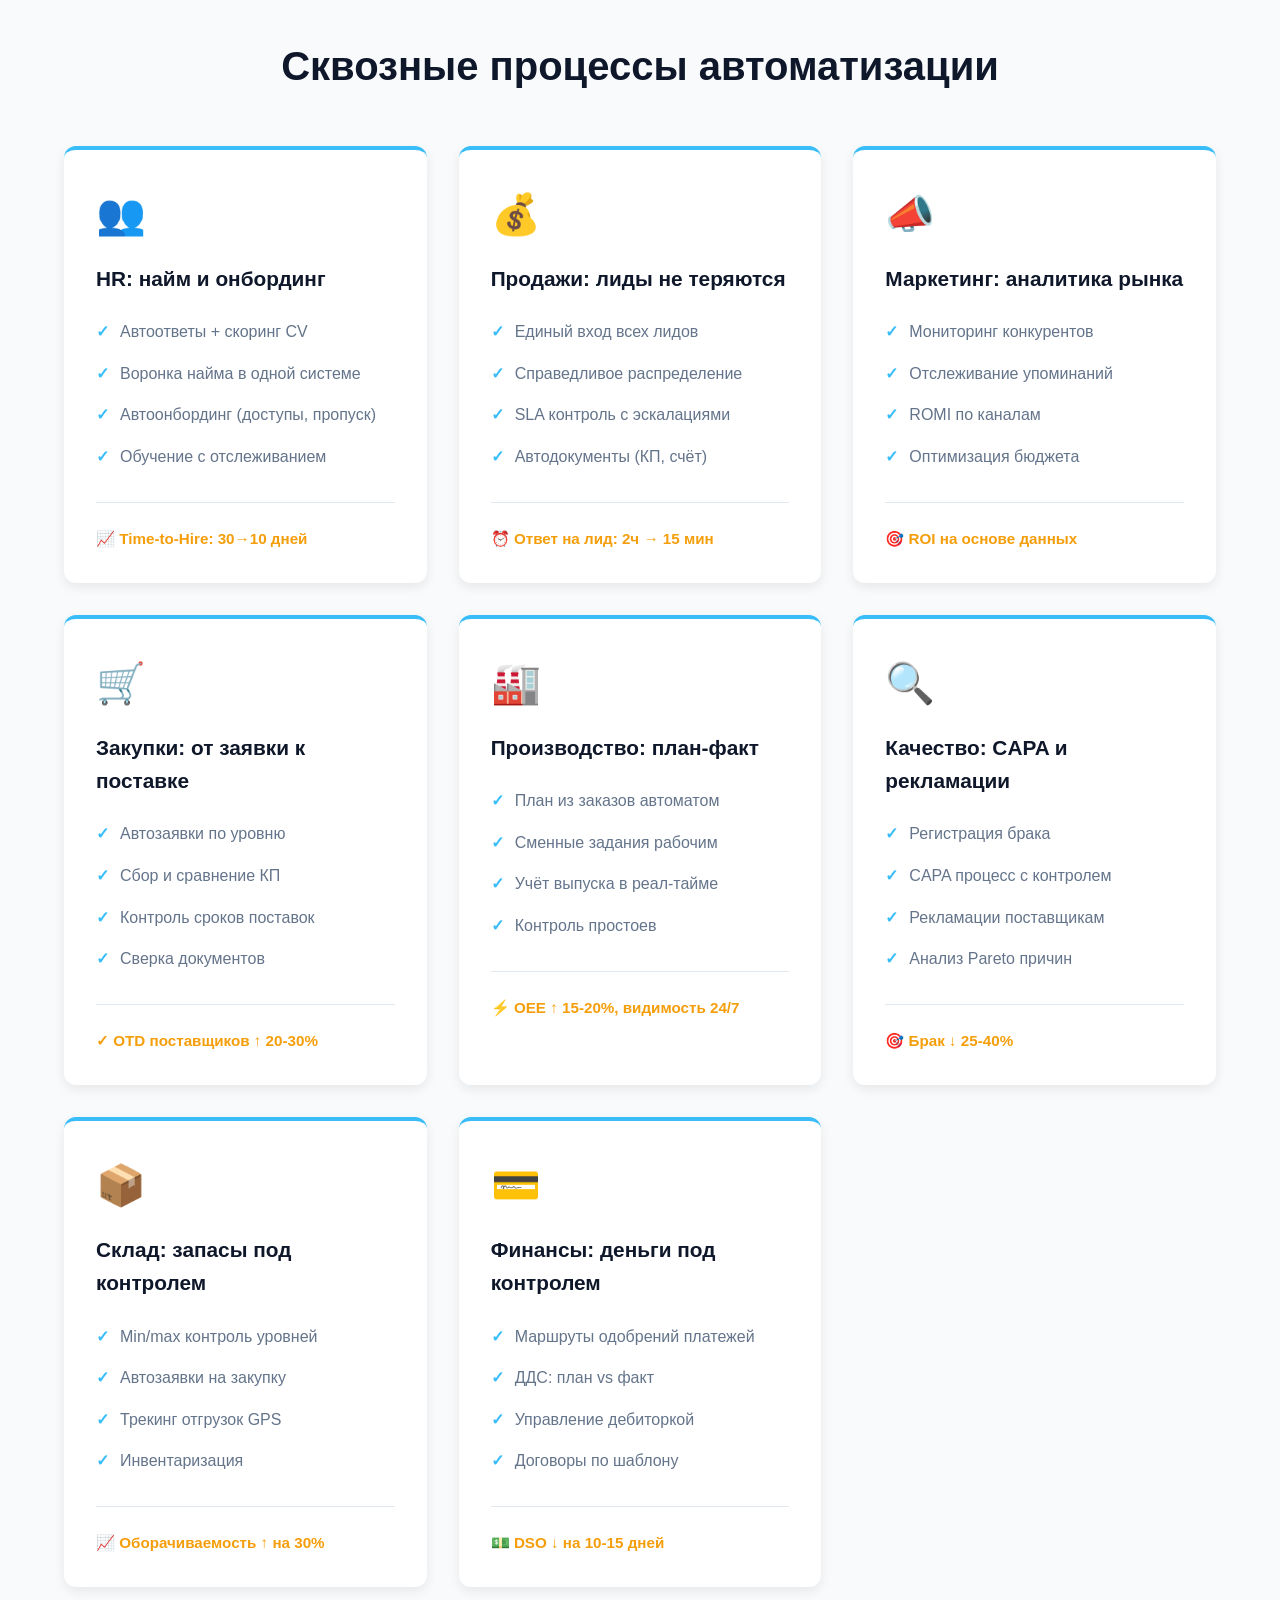
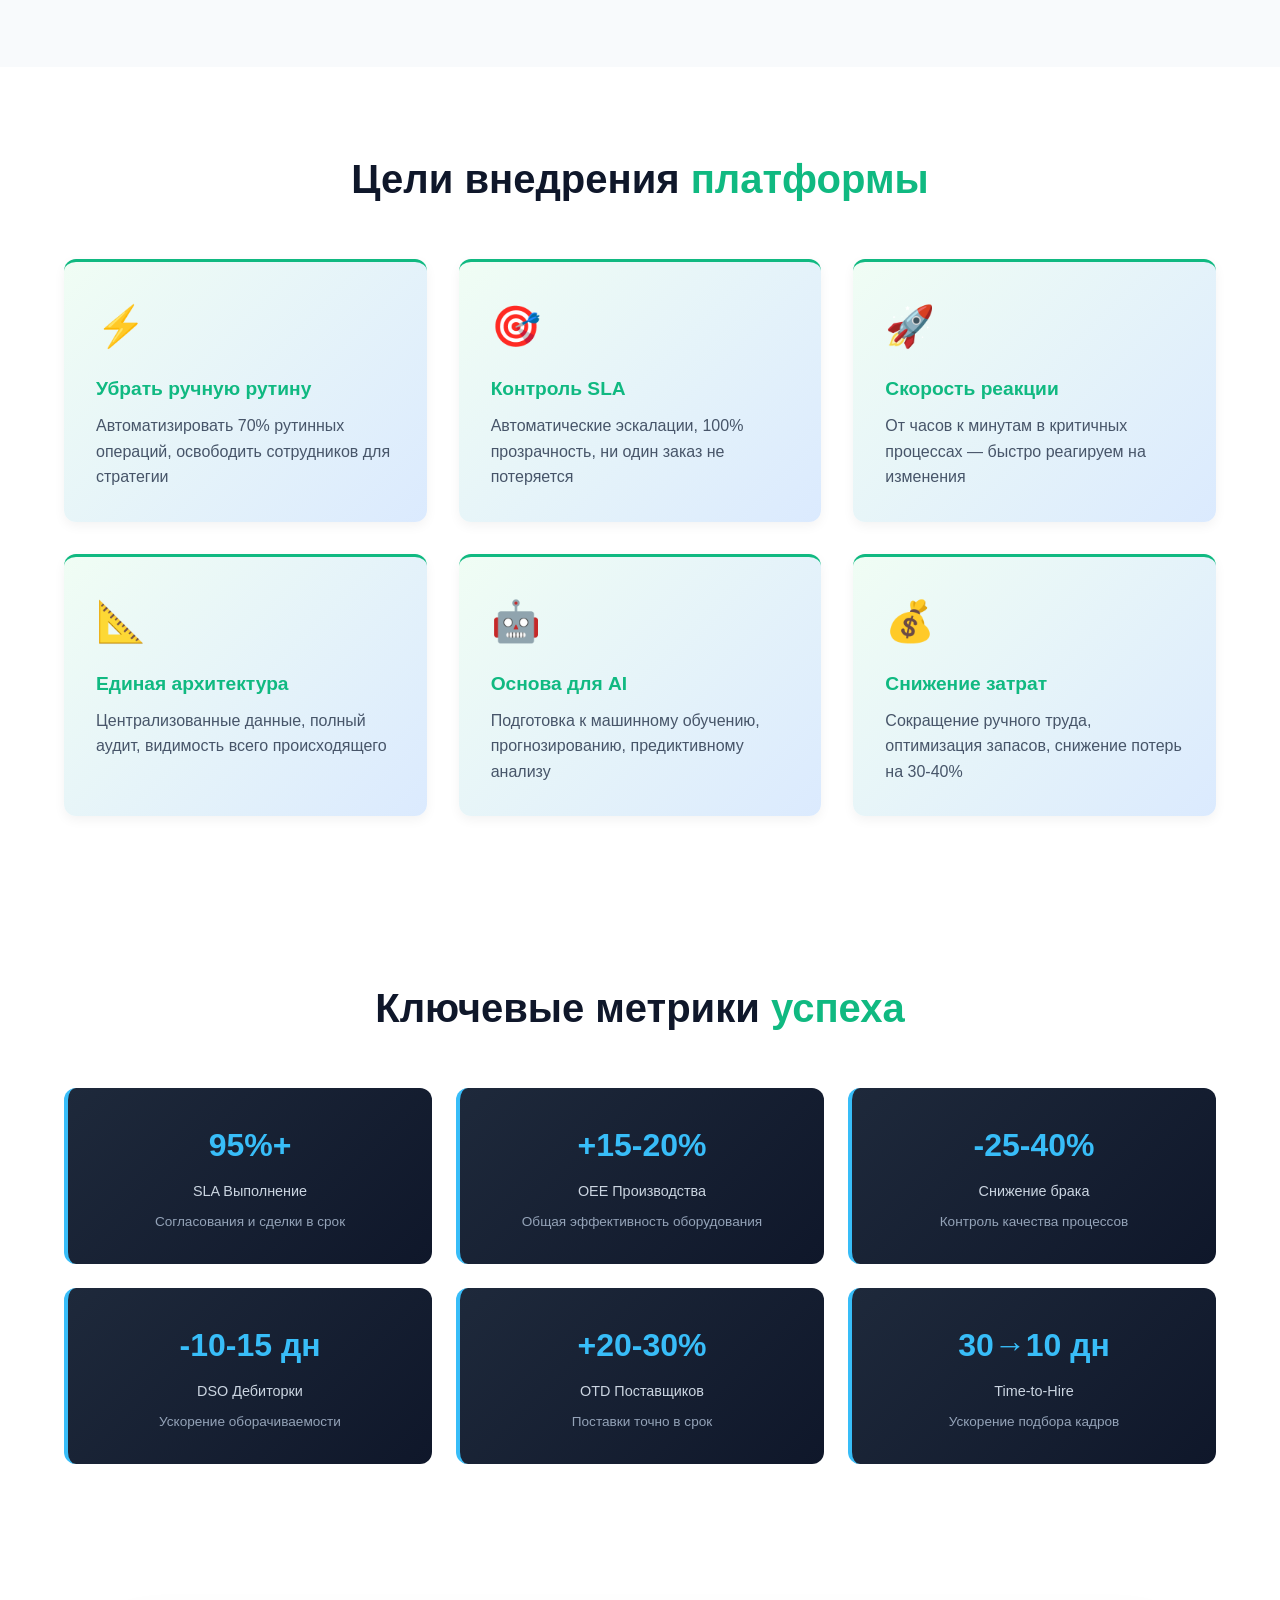
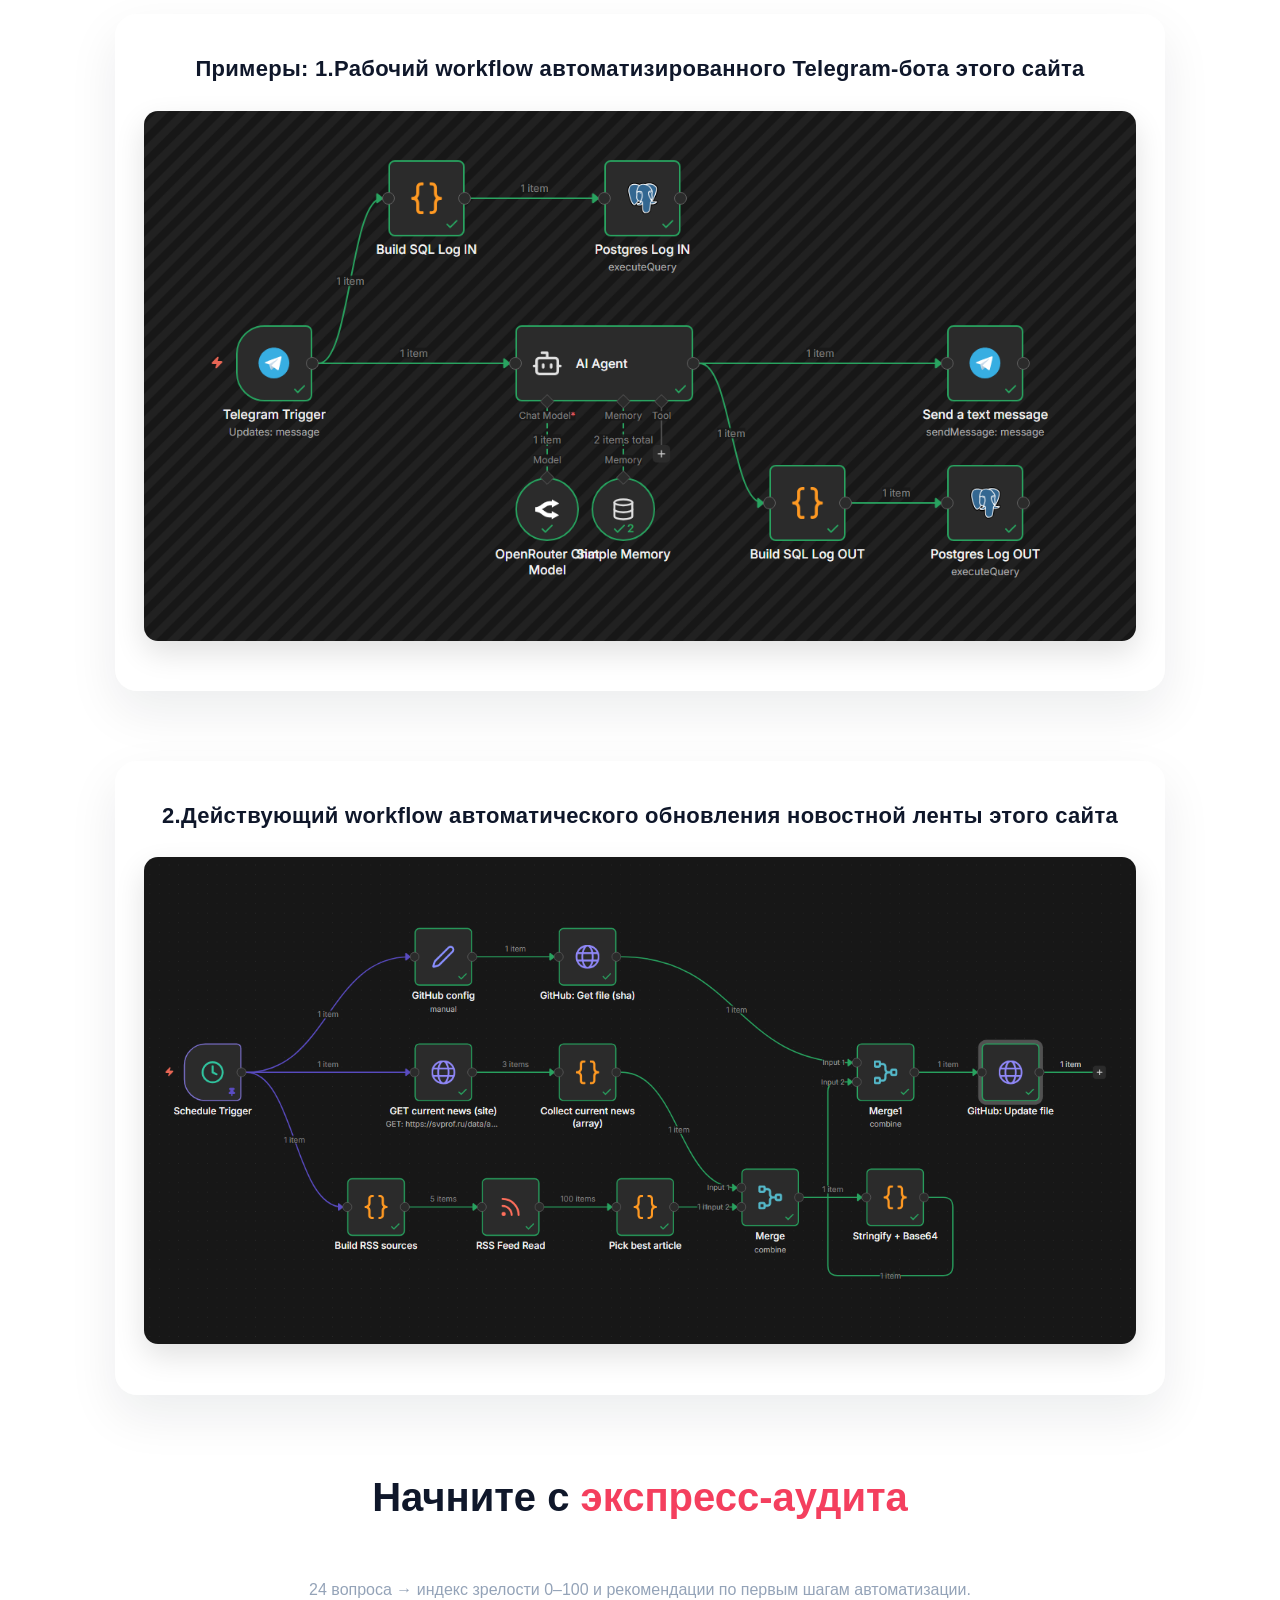
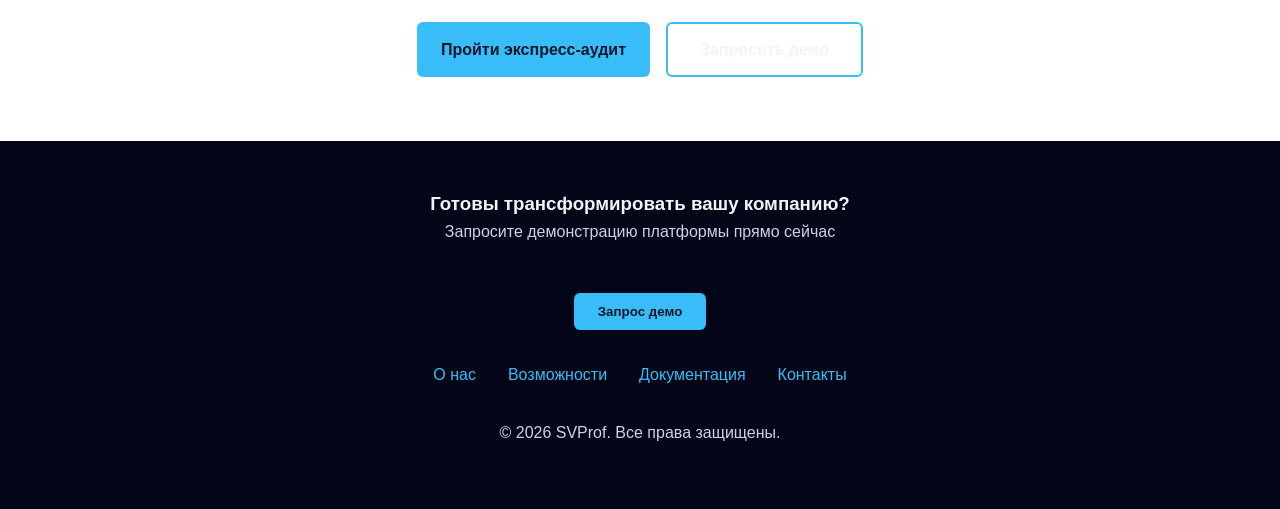
==== commit 7cc27c4e: "Update index.html" ====
--- a/automation/index.html
+++ b/automation/index.html
@@ -1071,12 +1071,12 @@
 
     <!-- WORKFLOW BLOCK -->
     <figure class="workflow-figure">
-    <figcaption>Пример - рабочий workflow автоматизированного Telegram-бота этого сайта</figcaption>
+    <figcaption>Примеры: 1.Рабочий workflow автоматизированного Telegram-бота этого сайта</figcaption>
     <img src="Workflow_Bot_1.png" alt="Рабочий workflow Telegram-бота этого сайта">
 </figure>
     
 <figure class="workflow-figure">
-  <figcaption>Действующий workflow автоматического обновления новостной ленты этого сайта</figcaption>
+  <figcaption>2.Действующий workflow автоматического обновления новостной ленты этого сайта</figcaption>
   <img src="Workflow_News_1.png" alt="Workflow автоматического обновления новостной ленты сайта">
 </figure>
 
